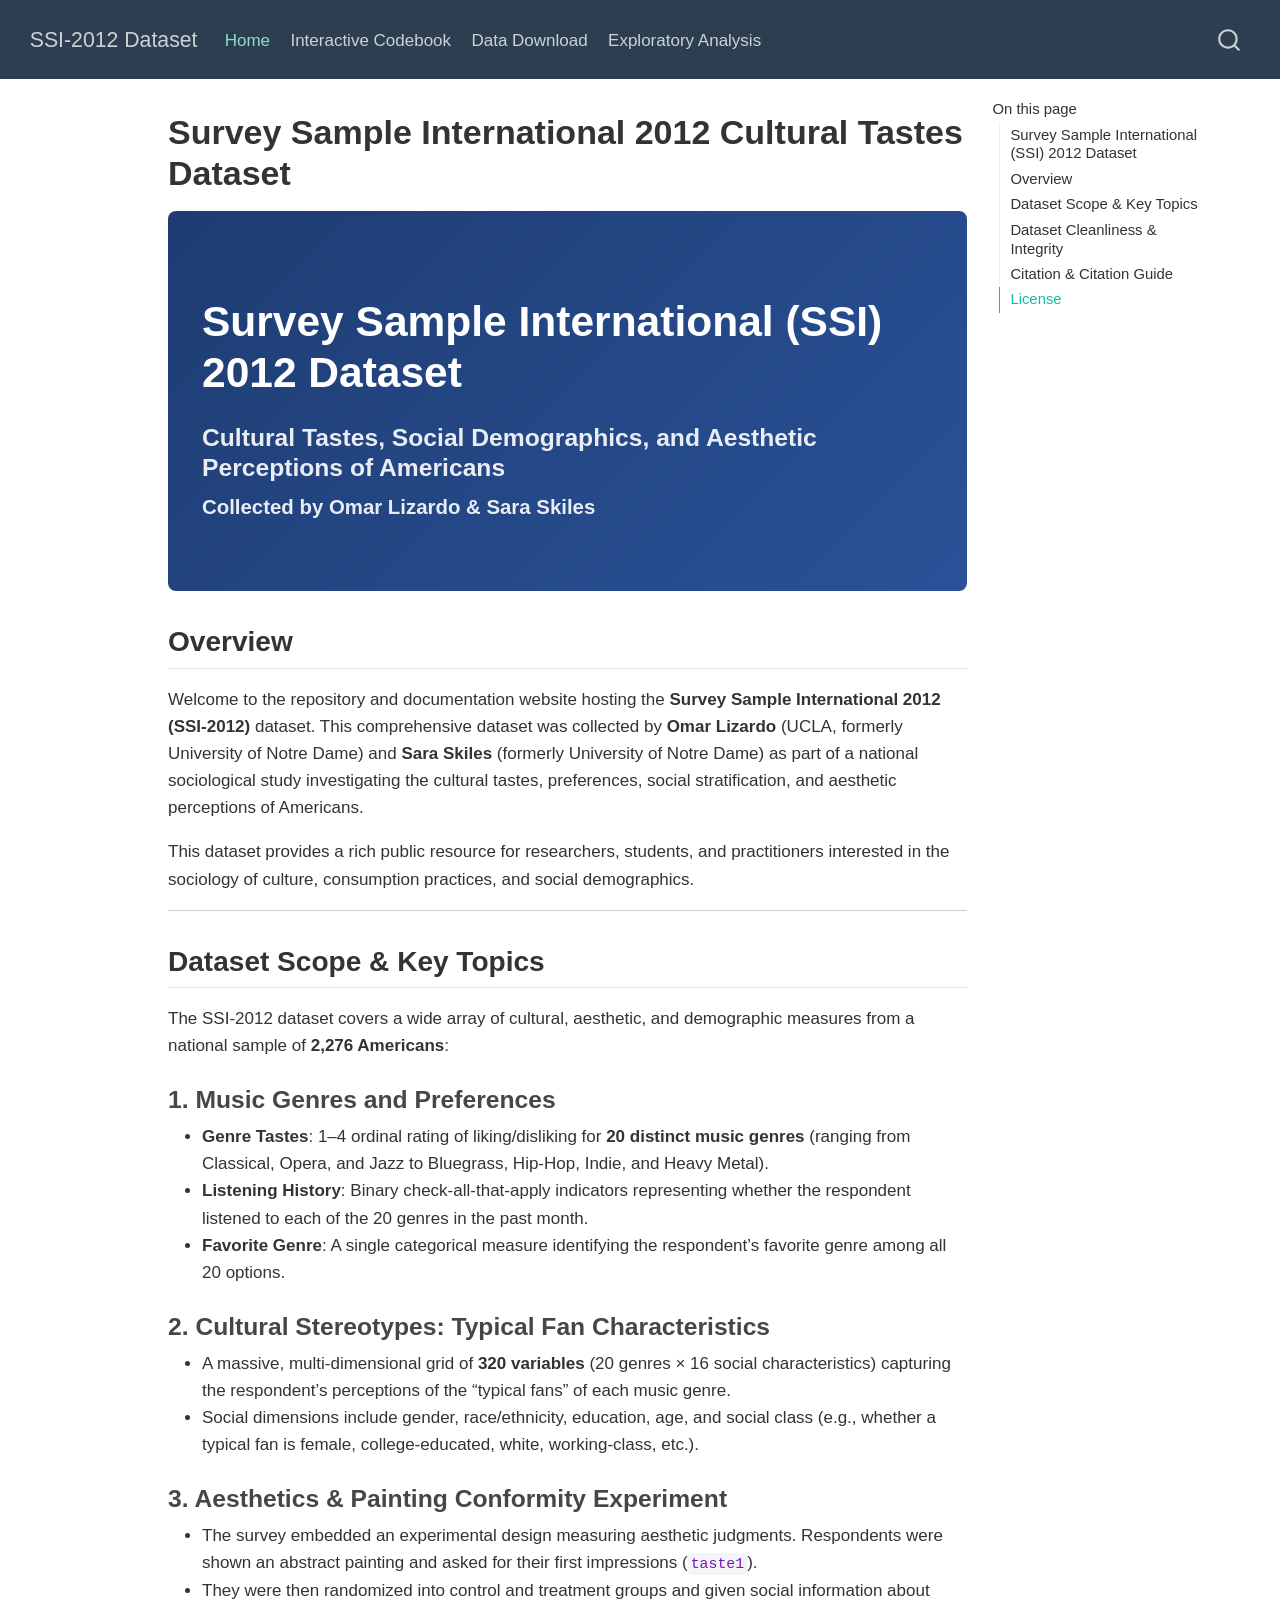
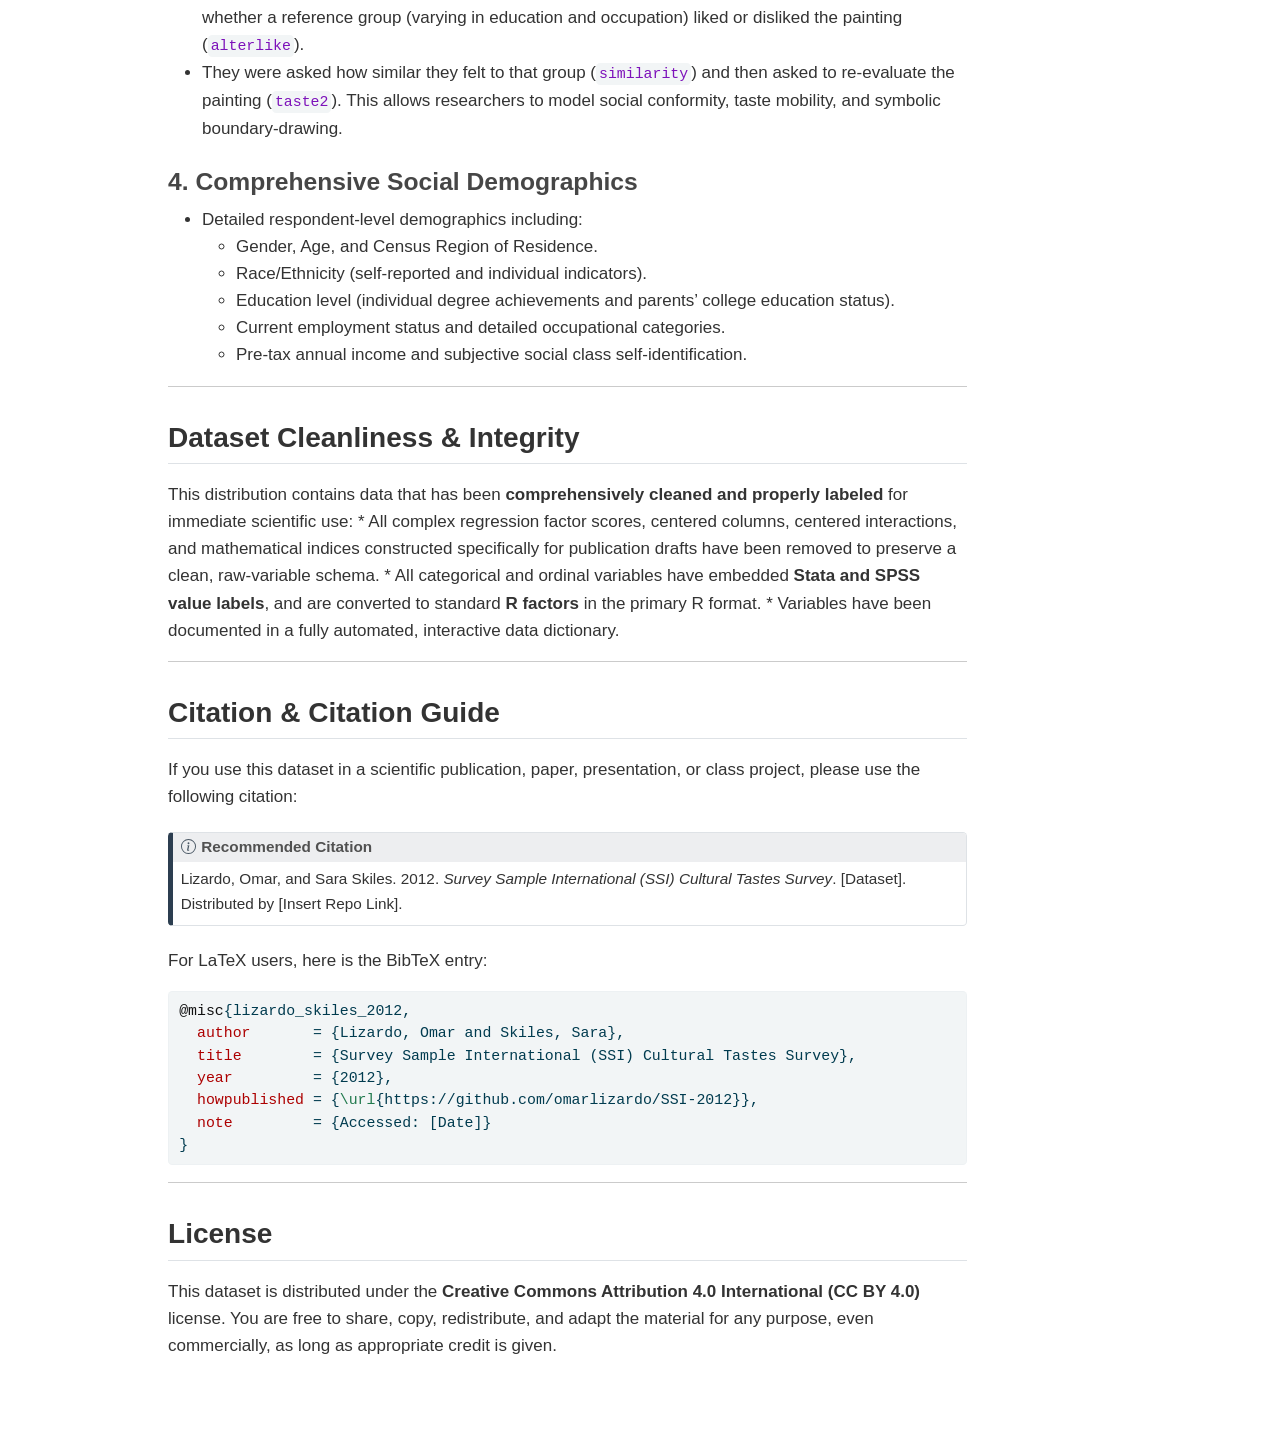
==== docs/index.html @ b6913a73 "Initial commit: SSI-2012 clean data, codebook, and Quarto website" ====
<!DOCTYPE html>
<html xmlns="http://www.w3.org/1999/xhtml" lang="en" xml:lang="en"><head>

<meta charset="utf-8">
<meta name="generator" content="quarto-1.9.38">

<meta name="viewport" content="width=device-width, initial-scale=1.0, user-scalable=yes">


<title>Survey Sample International 2012 Cultural Tastes Dataset – SSI-2012 Dataset</title>
<style>
/* Default styles provided by pandoc.
** See https://pandoc.org/MANUAL.html#variables-for-html for config info.
*/
code{white-space: pre-wrap;}
span.smallcaps{font-variant: small-caps;}
div.columns{display: flex; gap: min(4vw, 1.5em);}
div.column{flex: auto; overflow-x: auto;}
div.hanging-indent{margin-left: 1.5em; text-indent: -1.5em;}
ul.task-list{list-style: none;}
ul.task-list li input[type="checkbox"] {
  width: 0.8em;
  margin: 0 0.8em 0.2em -1em; /* quarto-specific, see https://github.com/quarto-dev/quarto-cli/issues/4556 */ 
  vertical-align: middle;
}
/* CSS for syntax highlighting */
html { -webkit-text-size-adjust: 100%; }
pre > code.sourceCode { white-space: pre; position: relative; }
pre > code.sourceCode > span { display: inline-block; line-height: 1.25; }
pre > code.sourceCode > span:empty { height: 1.2em; }
.sourceCode { overflow: visible; }
code.sourceCode > span { color: inherit; text-decoration: inherit; }
div.sourceCode { margin: 1em 0; }
pre.sourceCode { margin: 0; }
@media screen {
div.sourceCode { overflow: auto; }
}
@media print {
pre > code.sourceCode { white-space: pre-wrap; }
pre > code.sourceCode > span { text-indent: -5em; padding-left: 5em; }
}
pre.numberSource code
  { counter-reset: source-line 0; }
pre.numberSource code > span
  { position: relative; left: -4em; counter-increment: source-line; }
pre.numberSource code > span > a:first-child::before
  { content: counter(source-line);
    position: relative; left: -1em; text-align: right; vertical-align: baseline;
    border: none; display: inline-block;
    -webkit-touch-callout: none; -webkit-user-select: none;
    -khtml-user-select: none; -moz-user-select: none;
    -ms-user-select: none; user-select: none;
    padding: 0 4px; width: 4em;
  }
pre.numberSource { margin-left: 3em;  padding-left: 4px; }
div.sourceCode
  {   }
@media screen {
pre > code.sourceCode > span > a:first-child::before { text-decoration: underline; }
}
</style>


<script src="site_libs/quarto-nav/quarto-nav.js"></script>
<script src="site_libs/quarto-nav/headroom.min.js"></script>
<script src="site_libs/clipboard/clipboard.min.js"></script>
<script src="site_libs/quarto-search/autocomplete.umd.js"></script>
<script src="site_libs/quarto-search/fuse.min.js"></script>
<script src="site_libs/quarto-search/quarto-search.js"></script>
<meta name="quarto:offset" content="./">
<script src="site_libs/quarto-html/quarto.js" type="module"></script>
<script src="site_libs/quarto-html/tabsets/tabsets.js" type="module"></script>
<script src="site_libs/quarto-html/popper.min.js"></script>
<script src="site_libs/quarto-html/tippy.umd.min.js"></script>
<script src="site_libs/quarto-html/anchor.min.js"></script>
<link href="site_libs/quarto-html/tippy.css" rel="stylesheet">
<link href="site_libs/quarto-html/quarto-syntax-highlighting-15634bcf2e68342d4ad2dfa704d543f6.css" rel="stylesheet" id="quarto-text-highlighting-styles">
<script src="site_libs/bootstrap/bootstrap.min.js"></script>
<link href="site_libs/bootstrap/bootstrap-icons.css" rel="stylesheet">
<link href="site_libs/bootstrap/bootstrap-f9da83f35c8a9777c3928170ebd7038e.min.css" rel="stylesheet" append-hash="true" id="quarto-bootstrap" data-mode="light">
<script id="quarto-search-options" type="application/json">{
  "location": "navbar",
  "copy-button": false,
  "collapse-after": 3,
  "panel-placement": "end",
  "type": "overlay",
  "limit": 50,
  "keyboard-shortcut": [
    "f",
    "/",
    "s"
  ],
  "show-item-context": false,
  "language": {
    "search-no-results-text": "No results",
    "search-matching-documents-text": "matching documents",
    "search-copy-link-title": "Copy link to search",
    "search-hide-matches-text": "Hide additional matches",
    "search-more-match-text": "more match in this document",
    "search-more-matches-text": "more matches in this document",
    "search-clear-button-title": "Clear",
    "search-text-placeholder": "",
    "search-detached-cancel-button-title": "Cancel",
    "search-submit-button-title": "Submit",
    "search-label": "Search"
  }
}</script>


<link rel="stylesheet" href="styles.css">
</head>

<body class="nav-fixed quarto-light">

<div id="quarto-search-results"></div>
  <header id="quarto-header" class="headroom fixed-top">
    <nav class="navbar navbar-expand-lg " data-bs-theme="dark">
      <div class="navbar-container container-fluid">
      <div class="navbar-brand-container mx-auto">
    <a class="navbar-brand" href="./index.html">
    <span class="navbar-title">SSI-2012 Dataset</span>
    </a>
  </div>
            <div id="quarto-search" class="" title="Search"></div>
          <button class="navbar-toggler" type="button" data-bs-toggle="collapse" data-bs-target="#navbarCollapse" aria-controls="navbarCollapse" role="menu" aria-expanded="false" aria-label="Toggle navigation" onclick="if (window.quartoToggleHeadroom) { window.quartoToggleHeadroom(); }">
  <span class="navbar-toggler-icon"></span>
</button>
          <div class="collapse navbar-collapse" id="navbarCollapse">
            <ul class="navbar-nav navbar-nav-scroll me-auto">
  <li class="nav-item">
    <a class="nav-link active" href="./index.html" aria-current="page"> 
<span class="menu-text">Home</span></a>
  </li>  
  <li class="nav-item">
    <a class="nav-link" href="./codebook.html"> 
<span class="menu-text">Interactive Codebook</span></a>
  </li>  
  <li class="nav-item">
    <a class="nav-link" href="./download.html"> 
<span class="menu-text">Data Download</span></a>
  </li>  
  <li class="nav-item">
    <a class="nav-link" href="./explore.html"> 
<span class="menu-text">Exploratory Analysis</span></a>
  </li>  
</ul>
          </div> <!-- /navcollapse -->
            <div class="quarto-navbar-tools">
</div>
      </div> <!-- /container-fluid -->
    </nav>
</header>
<!-- content -->
<div id="quarto-content" class="quarto-container page-columns page-rows-contents page-layout-article page-navbar">
<!-- sidebar -->
<!-- margin-sidebar -->
    <div id="quarto-margin-sidebar" class="sidebar margin-sidebar">
        <nav id="TOC" role="doc-toc" class="toc-active">
    <h2 id="toc-title">On this page</h2>
   
  <ul>
  <li><a href="#survey-sample-international-ssi-2012-dataset" id="toc-survey-sample-international-ssi-2012-dataset" class="nav-link active" data-scroll-target="#survey-sample-international-ssi-2012-dataset">Survey Sample International (SSI) 2012 Dataset</a>
  <ul class="collapse">
  <li><a href="#cultural-tastes-social-demographics-and-aesthetic-perceptions-of-americans" id="toc-cultural-tastes-social-demographics-and-aesthetic-perceptions-of-americans" class="nav-link" data-scroll-target="#cultural-tastes-social-demographics-and-aesthetic-perceptions-of-americans">Cultural Tastes, Social Demographics, and Aesthetic Perceptions of Americans</a></li>
  </ul></li>
  <li><a href="#overview" id="toc-overview" class="nav-link" data-scroll-target="#overview">Overview</a></li>
  <li><a href="#dataset-scope-key-topics" id="toc-dataset-scope-key-topics" class="nav-link" data-scroll-target="#dataset-scope-key-topics">Dataset Scope &amp; Key Topics</a>
  <ul class="collapse">
  <li><a href="#music-genres-and-preferences" id="toc-music-genres-and-preferences" class="nav-link" data-scroll-target="#music-genres-and-preferences">1. Music Genres and Preferences</a></li>
  <li><a href="#cultural-stereotypes-typical-fan-characteristics" id="toc-cultural-stereotypes-typical-fan-characteristics" class="nav-link" data-scroll-target="#cultural-stereotypes-typical-fan-characteristics">2. Cultural Stereotypes: Typical Fan Characteristics</a></li>
  <li><a href="#aesthetics-painting-conformity-experiment" id="toc-aesthetics-painting-conformity-experiment" class="nav-link" data-scroll-target="#aesthetics-painting-conformity-experiment">3. Aesthetics &amp; Painting Conformity Experiment</a></li>
  <li><a href="#comprehensive-social-demographics" id="toc-comprehensive-social-demographics" class="nav-link" data-scroll-target="#comprehensive-social-demographics">4. Comprehensive Social Demographics</a></li>
  </ul></li>
  <li><a href="#dataset-cleanliness-integrity" id="toc-dataset-cleanliness-integrity" class="nav-link" data-scroll-target="#dataset-cleanliness-integrity">Dataset Cleanliness &amp; Integrity</a></li>
  <li><a href="#citation-citation-guide" id="toc-citation-citation-guide" class="nav-link" data-scroll-target="#citation-citation-guide">Citation &amp; Citation Guide</a></li>
  <li><a href="#license" id="toc-license" class="nav-link" data-scroll-target="#license">License</a></li>
  </ul>
</nav>
    </div>
<!-- main -->
<main class="content" id="quarto-document-content">

<header id="title-block-header" class="quarto-title-block default">
<div class="quarto-title">
<h1 class="title">Survey Sample International 2012 Cultural Tastes Dataset</h1>
</div>



<div class="quarto-title-meta">

    
  
    
  </div>
  


</header>


<section id="survey-sample-international-ssi-2012-dataset" class="level1 hero-banner">
<h1>Survey Sample International (SSI) 2012 Dataset</h1>
<section id="cultural-tastes-social-demographics-and-aesthetic-perceptions-of-americans" class="level3">
<h3 class="anchored" data-anchor-id="cultural-tastes-social-demographics-and-aesthetic-perceptions-of-americans">Cultural Tastes, Social Demographics, and Aesthetic Perceptions of Americans</h3>
<p><strong>Collected by Omar Lizardo &amp; Sara Skiles</strong></p>
</section>
</section>
<section id="overview" class="level2">
<h2 class="anchored" data-anchor-id="overview">Overview</h2>
<p>Welcome to the repository and documentation website hosting the <strong>Survey Sample International 2012 (SSI-2012)</strong> dataset. This comprehensive dataset was collected by <strong>Omar Lizardo</strong> (UCLA, formerly University of Notre Dame) and <strong>Sara Skiles</strong> (formerly University of Notre Dame) as part of a national sociological study investigating the cultural tastes, preferences, social stratification, and aesthetic perceptions of Americans.</p>
<p>This dataset provides a rich public resource for researchers, students, and practitioners interested in the sociology of culture, consumption practices, and social demographics.</p>
<hr>
</section>
<section id="dataset-scope-key-topics" class="level2">
<h2 class="anchored" data-anchor-id="dataset-scope-key-topics">Dataset Scope &amp; Key Topics</h2>
<p>The SSI-2012 dataset covers a wide array of cultural, aesthetic, and demographic measures from a national sample of <strong>2,276 Americans</strong>:</p>
<section id="music-genres-and-preferences" class="level3">
<h3 class="anchored" data-anchor-id="music-genres-and-preferences">1. Music Genres and Preferences</h3>
<ul>
<li><strong>Genre Tastes</strong>: 1–4 ordinal rating of liking/disliking for <strong>20 distinct music genres</strong> (ranging from Classical, Opera, and Jazz to Bluegrass, Hip-Hop, Indie, and Heavy Metal).</li>
<li><strong>Listening History</strong>: Binary check-all-that-apply indicators representing whether the respondent listened to each of the 20 genres in the past month.</li>
<li><strong>Favorite Genre</strong>: A single categorical measure identifying the respondent’s favorite genre among all 20 options.</li>
</ul>
</section>
<section id="cultural-stereotypes-typical-fan-characteristics" class="level3">
<h3 class="anchored" data-anchor-id="cultural-stereotypes-typical-fan-characteristics">2. Cultural Stereotypes: Typical Fan Characteristics</h3>
<ul>
<li>A massive, multi-dimensional grid of <strong>320 variables</strong> (20 genres × 16 social characteristics) capturing the respondent’s perceptions of the “typical fans” of each music genre.</li>
<li>Social dimensions include gender, race/ethnicity, education, age, and social class (e.g., whether a typical fan is female, college-educated, white, working-class, etc.).</li>
</ul>
</section>
<section id="aesthetics-painting-conformity-experiment" class="level3">
<h3 class="anchored" data-anchor-id="aesthetics-painting-conformity-experiment">3. Aesthetics &amp; Painting Conformity Experiment</h3>
<ul>
<li>The survey embedded an experimental design measuring aesthetic judgments. Respondents were shown an abstract painting and asked for their first impressions (<code>taste1</code>).</li>
<li>They were then randomized into control and treatment groups and given social information about whether a reference group (varying in education and occupation) liked or disliked the painting (<code>alterlike</code>).</li>
<li>They were asked how similar they felt to that group (<code>similarity</code>) and then asked to re-evaluate the painting (<code>taste2</code>). This allows researchers to model social conformity, taste mobility, and symbolic boundary-drawing.</li>
</ul>
</section>
<section id="comprehensive-social-demographics" class="level3">
<h3 class="anchored" data-anchor-id="comprehensive-social-demographics">4. Comprehensive Social Demographics</h3>
<ul>
<li>Detailed respondent-level demographics including:
<ul>
<li>Gender, Age, and Census Region of Residence.</li>
<li>Race/Ethnicity (self-reported and individual indicators).</li>
<li>Education level (individual degree achievements and parents’ college education status).</li>
<li>Current employment status and detailed occupational categories.</li>
<li>Pre-tax annual income and subjective social class self-identification.</li>
</ul></li>
</ul>
<hr>
</section>
</section>
<section id="dataset-cleanliness-integrity" class="level2">
<h2 class="anchored" data-anchor-id="dataset-cleanliness-integrity">Dataset Cleanliness &amp; Integrity</h2>
<p>This distribution contains data that has been <strong>comprehensively cleaned and properly labeled</strong> for immediate scientific use: * All complex regression factor scores, centered columns, centered interactions, and mathematical indices constructed specifically for publication drafts have been removed to preserve a clean, raw-variable schema. * All categorical and ordinal variables have embedded <strong>Stata and SPSS value labels</strong>, and are converted to standard <strong>R factors</strong> in the primary R format. * Variables have been documented in a fully automated, interactive data dictionary.</p>
<hr>
</section>
<section id="citation-citation-guide" class="level2">
<h2 class="anchored" data-anchor-id="citation-citation-guide">Citation &amp; Citation Guide</h2>
<p>If you use this dataset in a scientific publication, paper, presentation, or class project, please use the following citation:</p>
<div class="callout callout-style-default callout-note callout-titled">
<div class="callout-header d-flex align-content-center">
<div class="callout-icon-container">
<i class="callout-icon"></i>
</div>
<div class="callout-title-container flex-fill">
<span class="screen-reader-only">Note</span>Recommended Citation
</div>
</div>
<div class="callout-body-container callout-body">
<p>Lizardo, Omar, and Sara Skiles. 2012. <em>Survey Sample International (SSI) Cultural Tastes Survey</em>. [Dataset]. Distributed by [Insert Repo Link].</p>
</div>
</div>
<p>For LaTeX users, here is the BibTeX entry:</p>
<div class="code-copy-outer-scaffold"><div class="sourceCode" id="cb1"><pre class="sourceCode bibtex code-with-copy"><code class="sourceCode bibtex"><span id="cb1-1"><a href="#cb1-1" aria-hidden="true" tabindex="-1"></a><span class="va">@misc</span>{<span class="ot">lizardo_skiles_2012</span>,</span>
<span id="cb1-2"><a href="#cb1-2" aria-hidden="true" tabindex="-1"></a>  <span class="dt">author</span>       = {Lizardo, Omar and Skiles, Sara},</span>
<span id="cb1-3"><a href="#cb1-3" aria-hidden="true" tabindex="-1"></a>  <span class="dt">title</span>        = {Survey Sample International (SSI) Cultural Tastes Survey},</span>
<span id="cb1-4"><a href="#cb1-4" aria-hidden="true" tabindex="-1"></a>  <span class="dt">year</span>         = {2012},</span>
<span id="cb1-5"><a href="#cb1-5" aria-hidden="true" tabindex="-1"></a>  <span class="dt">howpublished</span> = {<span class="ch">\url</span>{https://github.com/omarlizardo/SSI-2012}},</span>
<span id="cb1-6"><a href="#cb1-6" aria-hidden="true" tabindex="-1"></a>  <span class="dt">note</span>         = {Accessed: [Date]}</span>
<span id="cb1-7"><a href="#cb1-7" aria-hidden="true" tabindex="-1"></a>}</span></code></pre></div><button title="Copy to Clipboard" class="code-copy-button"><i class="bi"></i></button></div>
<hr>
</section>
<section id="license" class="level2">
<h2 class="anchored" data-anchor-id="license">License</h2>
<p>This dataset is distributed under the <strong>Creative Commons Attribution 4.0 International (CC BY 4.0)</strong> license. You are free to share, copy, redistribute, and adapt the material for any purpose, even commercially, as long as appropriate credit is given.</p>


</section>

</main> <!-- /main -->
<script id="quarto-html-after-body" type="application/javascript">
  window.document.addEventListener("DOMContentLoaded", function (event) {
    const icon = "";
    const anchorJS = new window.AnchorJS();
    anchorJS.options = {
      placement: 'right',
      icon: icon
    };
    anchorJS.add('.anchored');
    const isCodeAnnotation = (el) => {
      for (const clz of el.classList) {
        if (clz.startsWith('code-annotation-')) {                     
          return true;
        }
      }
      return false;
    }
    const onCopySuccess = function(e) {
      // button target
      const button = e.trigger;
      // don't keep focus
      button.blur();
      // flash "checked"
      button.classList.add('code-copy-button-checked');
      var currentTitle = button.getAttribute("title");
      button.setAttribute("title", "Copied!");
      let tooltip;
      if (window.bootstrap) {
        button.setAttribute("data-bs-toggle", "tooltip");
        button.setAttribute("data-bs-placement", "left");
        button.setAttribute("data-bs-title", "Copied!");
        tooltip = new bootstrap.Tooltip(button, 
          { trigger: "manual", 
            customClass: "code-copy-button-tooltip",
            offset: [0, -8]});
        tooltip.show();    
      }
      setTimeout(function() {
        if (tooltip) {
          tooltip.hide();
          button.removeAttribute("data-bs-title");
          button.removeAttribute("data-bs-toggle");
          button.removeAttribute("data-bs-placement");
        }
        button.setAttribute("title", currentTitle);
        button.classList.remove('code-copy-button-checked');
      }, 1000);
      // clear code selection
      e.clearSelection();
    }
    const getTextToCopy = function(trigger) {
      const outerScaffold = trigger.parentElement.cloneNode(true);
      const codeEl = outerScaffold.querySelector('code');
      for (const childEl of codeEl.children) {
        if (isCodeAnnotation(childEl)) {
          childEl.remove();
        }
      }
      return codeEl.innerText;
    }
    const clipboard = new window.ClipboardJS('.code-copy-button:not([data-in-quarto-modal])', {
      text: getTextToCopy
    });
    clipboard.on('success', onCopySuccess);
    if (window.document.getElementById('quarto-embedded-source-code-modal')) {
      const clipboardModal = new window.ClipboardJS('.code-copy-button[data-in-quarto-modal]', {
        text: getTextToCopy,
        container: window.document.getElementById('quarto-embedded-source-code-modal')
      });
      clipboardModal.on('success', onCopySuccess);
    }
      var localhostRegex = new RegExp(/^(?:http|https):\/\/localhost\:?[0-9]*\//);
      var mailtoRegex = new RegExp(/^mailto:/);
        var filterRegex = new RegExp('/' + window.location.host + '/');
      var isInternal = (href) => {
          return filterRegex.test(href) || localhostRegex.test(href) || mailtoRegex.test(href);
      }
      // Inspect non-navigation links and adorn them if external
     var links = window.document.querySelectorAll('a[href]:not(.nav-link):not(.navbar-brand):not(.toc-action):not(.sidebar-link):not(.sidebar-item-toggle):not(.pagination-link):not(.no-external):not([aria-hidden]):not(.dropdown-item):not(.quarto-navigation-tool):not(.about-link)');
      for (var i=0; i<links.length; i++) {
        const link = links[i];
        if (!isInternal(link.href)) {
          // undo the damage that might have been done by quarto-nav.js in the case of
          // links that we want to consider external
          if (link.dataset.originalHref !== undefined) {
            link.href = link.dataset.originalHref;
          }
            // target, if specified
            link.setAttribute("target", "_blank");
            if (link.getAttribute("rel") === null) {
              link.setAttribute("rel", "noopener");
            }
        }
      }
    function tippyHover(el, contentFn, onTriggerFn, onUntriggerFn) {
      const config = {
        allowHTML: true,
        maxWidth: 500,
        delay: 100,
        arrow: false,
        appendTo: function(el) {
            return el.parentElement;
        },
        interactive: true,
        interactiveBorder: 10,
        theme: 'quarto',
        placement: 'bottom-start',
      };
      if (contentFn) {
        config.content = contentFn;
      }
      if (onTriggerFn) {
        config.onTrigger = onTriggerFn;
      }
      if (onUntriggerFn) {
        config.onUntrigger = onUntriggerFn;
      }
      window.tippy(el, config); 
    }
    const noterefs = window.document.querySelectorAll('a[role="doc-noteref"]');
    for (var i=0; i<noterefs.length; i++) {
      const ref = noterefs[i];
      tippyHover(ref, function() {
        // use id or data attribute instead here
        let href = ref.getAttribute('data-footnote-href') || ref.getAttribute('href');
        try { href = new URL(href).hash; } catch {}
        const id = href.replace(/^#\/?/, "");
        const note = window.document.getElementById(id);
        if (note) {
          return note.innerHTML;
        } else {
          return "";
        }
      });
    }
    const xrefs = window.document.querySelectorAll('a.quarto-xref');
    const processXRef = (id, note) => {
      // Strip column container classes
      const stripColumnClz = (el) => {
        el.classList.remove("page-full", "page-columns");
        if (el.children) {
          for (const child of el.children) {
            stripColumnClz(child);
          }
        }
      }
      stripColumnClz(note)
      if (id === null || id.startsWith('sec-')) {
        // Special case sections, only their first couple elements
        const container = document.createElement("div");
        if (note.children && note.children.length > 2) {
          container.appendChild(note.children[0].cloneNode(true));
          for (let i = 1; i < note.children.length; i++) {
            const child = note.children[i];
            if (child.tagName === "P" && child.innerText === "") {
              continue;
            } else {
              container.appendChild(child.cloneNode(true));
              break;
            }
          }
          if (window.Quarto?.typesetMath) {
            window.Quarto.typesetMath(container);
          }
          return container.innerHTML
        } else {
          if (window.Quarto?.typesetMath) {
            window.Quarto.typesetMath(note);
          }
          return note.innerHTML;
        }
      } else {
        // Remove any anchor links if they are present
        const anchorLink = note.querySelector('a.anchorjs-link');
        if (anchorLink) {
          anchorLink.remove();
        }
        if (window.Quarto?.typesetMath) {
          window.Quarto.typesetMath(note);
        }
        if (note.classList.contains("callout")) {
          return note.outerHTML;
        } else {
          return note.innerHTML;
        }
      }
    }
    for (var i=0; i<xrefs.length; i++) {
      const xref = xrefs[i];
      tippyHover(xref, undefined, function(instance) {
        instance.disable();
        let url = xref.getAttribute('href');
        let hash = undefined; 
        if (url.startsWith('#')) {
          hash = url;
        } else {
          try { hash = new URL(url).hash; } catch {}
        }
        if (hash) {
          const id = hash.replace(/^#\/?/, "");
          const note = window.document.getElementById(id);
          if (note !== null) {
            try {
              const html = processXRef(id, note.cloneNode(true));
              instance.setContent(html);
            } finally {
              instance.enable();
              instance.show();
            }
          } else {
            // See if we can fetch this
            fetch(url.split('#')[0])
            .then(res => res.text())
            .then(html => {
              const parser = new DOMParser();
              const htmlDoc = parser.parseFromString(html, "text/html");
              const note = htmlDoc.getElementById(id);
              if (note !== null) {
                const html = processXRef(id, note);
                instance.setContent(html);
              } 
            }).finally(() => {
              instance.enable();
              instance.show();
            });
          }
        } else {
          // See if we can fetch a full url (with no hash to target)
          // This is a special case and we should probably do some content thinning / targeting
          fetch(url)
          .then(res => res.text())
          .then(html => {
            const parser = new DOMParser();
            const htmlDoc = parser.parseFromString(html, "text/html");
            const note = htmlDoc.querySelector('main.content');
            if (note !== null) {
              // This should only happen for chapter cross references
              // (since there is no id in the URL)
              // remove the first header
              if (note.children.length > 0 && note.children[0].tagName === "HEADER") {
                note.children[0].remove();
              }
              const html = processXRef(null, note);
              instance.setContent(html);
            } 
          }).finally(() => {
            instance.enable();
            instance.show();
          });
        }
      }, function(instance) {
      });
    }
        let selectedAnnoteEl;
        const selectorForAnnotation = ( cell, annotation) => {
          let cellAttr = 'data-code-cell="' + cell + '"';
          let lineAttr = 'data-code-annotation="' +  annotation + '"';
          const selector = 'span[' + cellAttr + '][' + lineAttr + ']';
          return selector;
        }
        const selectCodeLines = (annoteEl) => {
          const doc = window.document;
          const targetCell = annoteEl.getAttribute("data-target-cell");
          const targetAnnotation = annoteEl.getAttribute("data-target-annotation");
          const annoteSpan = window.document.querySelector(selectorForAnnotation(targetCell, targetAnnotation));
          const lines = annoteSpan.getAttribute("data-code-lines").split(",");
          const lineIds = lines.map((line) => {
            return targetCell + "-" + line;
          })
          let top = null;
          let height = null;
          let parent = null;
          if (lineIds.length > 0) {
              //compute the position of the single el (top and bottom and make a div)
              const el = window.document.getElementById(lineIds[0]);
              top = el.offsetTop;
              height = el.offsetHeight;
              parent = el.parentElement.parentElement;
            if (lineIds.length > 1) {
              const lastEl = window.document.getElementById(lineIds[lineIds.length - 1]);
              const bottom = lastEl.offsetTop + lastEl.offsetHeight;
              height = bottom - top;
            }
            if (top !== null && height !== null && parent !== null) {
              // cook up a div (if necessary) and position it 
              let div = window.document.getElementById("code-annotation-line-highlight");
              if (div === null) {
                div = window.document.createElement("div");
                div.setAttribute("id", "code-annotation-line-highlight");
                div.style.position = 'absolute';
                parent.appendChild(div);
              }
              div.style.top = top - 2 + "px";
              div.style.height = height + 4 + "px";
              div.style.left = 0;
              let gutterDiv = window.document.getElementById("code-annotation-line-highlight-gutter");
              if (gutterDiv === null) {
                gutterDiv = window.document.createElement("div");
                gutterDiv.setAttribute("id", "code-annotation-line-highlight-gutter");
                gutterDiv.style.position = 'absolute';
                const codeCell = window.document.getElementById(targetCell);
                const gutter = codeCell.querySelector('.code-annotation-gutter');
                gutter.appendChild(gutterDiv);
              }
              gutterDiv.style.top = top - 2 + "px";
              gutterDiv.style.height = height + 4 + "px";
            }
            selectedAnnoteEl = annoteEl;
          }
        };
        const unselectCodeLines = () => {
          const elementsIds = ["code-annotation-line-highlight", "code-annotation-line-highlight-gutter"];
          elementsIds.forEach((elId) => {
            const div = window.document.getElementById(elId);
            if (div) {
              div.remove();
            }
          });
          selectedAnnoteEl = undefined;
        };
          // Handle positioning of the toggle
      window.addEventListener(
        "resize",
        throttle(() => {
          elRect = undefined;
          if (selectedAnnoteEl) {
            selectCodeLines(selectedAnnoteEl);
          }
        }, 10)
      );
      function throttle(fn, ms) {
      let throttle = false;
      let timer;
        return (...args) => {
          if(!throttle) { // first call gets through
              fn.apply(this, args);
              throttle = true;
          } else { // all the others get throttled
              if(timer) clearTimeout(timer); // cancel #2
              timer = setTimeout(() => {
                fn.apply(this, args);
                timer = throttle = false;
              }, ms);
          }
        };
      }
        // Attach click handler to the DT
        const annoteDls = window.document.querySelectorAll('dt[data-target-cell]');
        for (const annoteDlNode of annoteDls) {
          annoteDlNode.addEventListener('click', (event) => {
            const clickedEl = event.target;
            if (clickedEl !== selectedAnnoteEl) {
              unselectCodeLines();
              const activeEl = window.document.querySelector('dt[data-target-cell].code-annotation-active');
              if (activeEl) {
                activeEl.classList.remove('code-annotation-active');
              }
              selectCodeLines(clickedEl);
              clickedEl.classList.add('code-annotation-active');
            } else {
              // Unselect the line
              unselectCodeLines();
              clickedEl.classList.remove('code-annotation-active');
            }
          });
        }
    const findCites = (el) => {
      const parentEl = el.parentElement;
      if (parentEl) {
        const cites = parentEl.dataset.cites;
        if (cites) {
          return {
            el,
            cites: cites.split(' ')
          };
        } else {
          return findCites(el.parentElement)
        }
      } else {
        return undefined;
      }
    };
    var bibliorefs = window.document.querySelectorAll('a[role="doc-biblioref"]');
    for (var i=0; i<bibliorefs.length; i++) {
      const ref = bibliorefs[i];
      const citeInfo = findCites(ref);
      if (citeInfo) {
        tippyHover(citeInfo.el, function() {
          var popup = window.document.createElement('div');
          citeInfo.cites.forEach(function(cite) {
            var citeDiv = window.document.createElement('div');
            citeDiv.classList.add('hanging-indent');
            citeDiv.classList.add('csl-entry');
            var biblioDiv = window.document.getElementById('ref-' + cite);
            if (biblioDiv) {
              citeDiv.innerHTML = biblioDiv.innerHTML;
            }
            popup.appendChild(citeDiv);
          });
          return popup.innerHTML;
        });
      }
    }
  });
  </script>
</div> <!-- /content -->




</body></html>
---- docs/site_libs/quarto-html/tippy.css ----
.tippy-box[data-animation=fade][data-state=hidden]{opacity:0}[data-tippy-root]{max-width:calc(100vw - 10px)}.tippy-box{position:relative;background-color:#333;color:#fff;border-radius:4px;font-size:14px;line-height:1.4;white-space:normal;outline:0;transition-property:transform,visibility,opacity}.tippy-box[data-placement^=top]>.tippy-arrow{bottom:0}.tippy-box[data-placement^=top]>.tippy-arrow:before{bottom:-7px;left:0;border-width:8px 8px 0;border-top-color:initial;transform-origin:center top}.tippy-box[data-placement^=bottom]>.tippy-arrow{top:0}.tippy-box[data-placement^=bottom]>.tippy-arrow:before{top:-7px;left:0;border-width:0 8px 8px;border-bottom-color:initial;transform-origin:center bottom}.tippy-box[data-placement^=left]>.tippy-arrow{right:0}.tippy-box[data-placement^=left]>.tippy-arrow:before{border-width:8px 0 8px 8px;border-left-color:initial;right:-7px;transform-origin:center left}.tippy-box[data-placement^=right]>.tippy-arrow{left:0}.tippy-box[data-placement^=right]>.tippy-arrow:before{left:-7px;border-width:8px 8px 8px 0;border-right-color:initial;transform-origin:center right}.tippy-box[data-inertia][data-state=visible]{transition-timing-function:cubic-bezier(.54,1.5,.38,1.11)}.tippy-arrow{width:16px;height:16px;color:#333}.tippy-arrow:before{content:"";position:absolute;border-color:transparent;border-style:solid}.tippy-content{position:relative;padding:5px 9px;z-index:1}
---- docs/site_libs/quarto-html/quarto-syntax-highlighting-15634bcf2e68342d4ad2dfa704d543f6.css ----
/* quarto syntax highlight colors */
:root {
  --quarto-hl-ot-color: #003B4F;
  --quarto-hl-at-color: #657422;
  --quarto-hl-ss-color: #20794D;
  --quarto-hl-an-color: #5E5E5E;
  --quarto-hl-fu-color: #4758AB;
  --quarto-hl-st-color: #20794D;
  --quarto-hl-cf-color: #003B4F;
  --quarto-hl-op-color: #5E5E5E;
  --quarto-hl-er-color: #AD0000;
  --quarto-hl-bn-color: #AD0000;
  --quarto-hl-al-color: #AD0000;
  --quarto-hl-va-color: #111111;
  --quarto-hl-bu-color: inherit;
  --quarto-hl-ex-color: inherit;
  --quarto-hl-pp-color: #AD0000;
  --quarto-hl-in-color: #5E5E5E;
  --quarto-hl-vs-color: #20794D;
  --quarto-hl-wa-color: #5E5E5E;
  --quarto-hl-do-color: #5E5E5E;
  --quarto-hl-im-color: #00769E;
  --quarto-hl-ch-color: #20794D;
  --quarto-hl-dt-color: #AD0000;
  --quarto-hl-fl-color: #AD0000;
  --quarto-hl-co-color: #5E5E5E;
  --quarto-hl-cv-color: #5E5E5E;
  --quarto-hl-cn-color: #8f5902;
  --quarto-hl-sc-color: #5E5E5E;
  --quarto-hl-dv-color: #AD0000;
  --quarto-hl-kw-color: #003B4F;
}

/* other quarto variables */
:root {
  --quarto-font-monospace: SFMono-Regular, Menlo, Monaco, Consolas, "Liberation Mono", "Courier New", monospace;
}

/* syntax highlight based on Pandoc's rules */
pre > code.sourceCode > span {
  color: #003B4F;
}

code.sourceCode > span {
  color: #003B4F;
}

div.sourceCode,
div.sourceCode pre.sourceCode {
  color: #003B4F;
}

/* Normal */
code span {
  color: #003B4F;
}

/* Alert */
code span.al {
  color: #AD0000;
  font-style: inherit;
}

/* Annotation */
code span.an {
  color: #5E5E5E;
  font-style: inherit;
}

/* Attribute */
code span.at {
  color: #657422;
  font-style: inherit;
}

/* BaseN */
code span.bn {
  color: #AD0000;
  font-style: inherit;
}

/* BuiltIn */
code span.bu {
  font-style: inherit;
}

/* ControlFlow */
code span.cf {
  color: #003B4F;
  font-weight: bold;
  font-style: inherit;
}

/* Char */
code span.ch {
  color: #20794D;
  font-style: inherit;
}

/* Constant */
code span.cn {
  color: #8f5902;
  font-style: inherit;
}

/* Comment */
code span.co {
  color: #5E5E5E;
  font-style: inherit;
}

/* CommentVar */
code span.cv {
  color: #5E5E5E;
  font-style: italic;
}

/* Documentation */
code span.do {
  color: #5E5E5E;
  font-style: italic;
}

/* DataType */
code span.dt {
  color: #AD0000;
  font-style: inherit;
}

/* DecVal */
code span.dv {
  color: #AD0000;
  font-style: inherit;
}

/* Error */
code span.er {
  color: #AD0000;
  font-style: inherit;
}

/* Extension */
code span.ex {
  font-style: inherit;
}

/* Float */
code span.fl {
  color: #AD0000;
  font-style: inherit;
}

/* Function */
code span.fu {
  color: #4758AB;
  font-style: inherit;
}

/* Import */
code span.im {
  color: #00769E;
  font-style: inherit;
}

/* Information */
code span.in {
  color: #5E5E5E;
  font-style: inherit;
}

/* Keyword */
code span.kw {
  color: #003B4F;
  font-weight: bold;
  font-style: inherit;
}

/* Operator */
code span.op {
  color: #5E5E5E;
  font-style: inherit;
}

/* Other */
code span.ot {
  color: #003B4F;
  font-style: inherit;
}

/* Preprocessor */
code span.pp {
  color: #AD0000;
  font-style: inherit;
}

/* SpecialChar */
code span.sc {
  color: #5E5E5E;
  font-style: inherit;
}

/* SpecialString */
code span.ss {
  color: #20794D;
  font-style: inherit;
}

/* String */
code span.st {
  color: #20794D;
  font-style: inherit;
}

/* Variable */
code span.va {
  color: #111111;
  font-style: inherit;
}

/* VerbatimString */
code span.vs {
  color: #20794D;
  font-style: inherit;
}

/* Warning */
code span.wa {
  color: #5E5E5E;
  font-style: italic;
}

.prevent-inlining {
  content: "</";
}

/*# sourceMappingURL=f23921c56f73e400b49028c9186a1aa0.css.map */
---- docs/styles.css ----
/* website/styles.css */

/* Custom fonts and layout enhancements */
body {
  font-family: 'Segoe UI', Tahoma, Geneva, Verdana, sans-serif;
  line-height: 1.6;
  color: #333333;
}

/* Jumbotron/Header Style on Homepage */
.hero-banner {
  background: linear-gradient(135deg, #1e3c72 0%, #2a5298 100%);
  color: white;
  padding: 3rem 2rem;
  border-radius: 8px;
  margin-bottom: 2rem;
}

.hero-banner h1 {
  font-weight: 700;
  font-size: 2.5rem;
  margin-bottom: 1rem;
}

.hero-banner p {
  font-size: 1.2rem;
  opacity: 0.9;
  max-width: 800px;
}

/* Download buttons styling */
.download-btn {
  display: inline-block;
  font-weight: 600;
  text-align: center;
  white-space: nowrap;
  vertical-align: middle;
  user-select: none;
  border: 1px solid transparent;
  padding: 0.5rem 1rem;
  font-size: 1rem;
  line-height: 1.5;
  border-radius: 0.25rem;
  transition: color 0.15s ease-in-out, background-color 0.15s ease-in-out, border-color 0.15s ease-in-out, box-shadow 0.15s ease-in-out;
  text-decoration: none !important;
  margin-right: 10px;
  margin-bottom: 10px;
}

.download-rds {
  background-color: #224090;
  color: white !important;
}
.download-rds:hover {
  background-color: #172b62;
}

.download-csv {
  background-color: #107c41;
  color: white !important;
}
.download-csv:hover {
  background-color: #0b592e;
}

.download-dta {
  background-color: #306ca4;
  color: white !important;
}
.download-dta:hover {
  background-color: #214b72;
}

.download-sav {
  background-color: #aa1e24;
  color: white !important;
}
.download-sav:hover {
  background-color: #791519;
}

/* Metadata / Info Table style */
.metadata-table {
  width: 100%;
  border-collapse: collapse;
  margin-bottom: 1.5rem;
}

.metadata-table th {
  background-color: #f8f9fa;
  border-bottom: 2px solid #dee2e6;
  font-weight: 600;
  padding: 0.75rem;
  text-align: left;
}

.metadata-table td {
  padding: 0.75rem;
  border-bottom: 1px solid #dee2e6;
}

/* Sidebar styling */
.sidebar {
  font-size: 0.9rem;
}
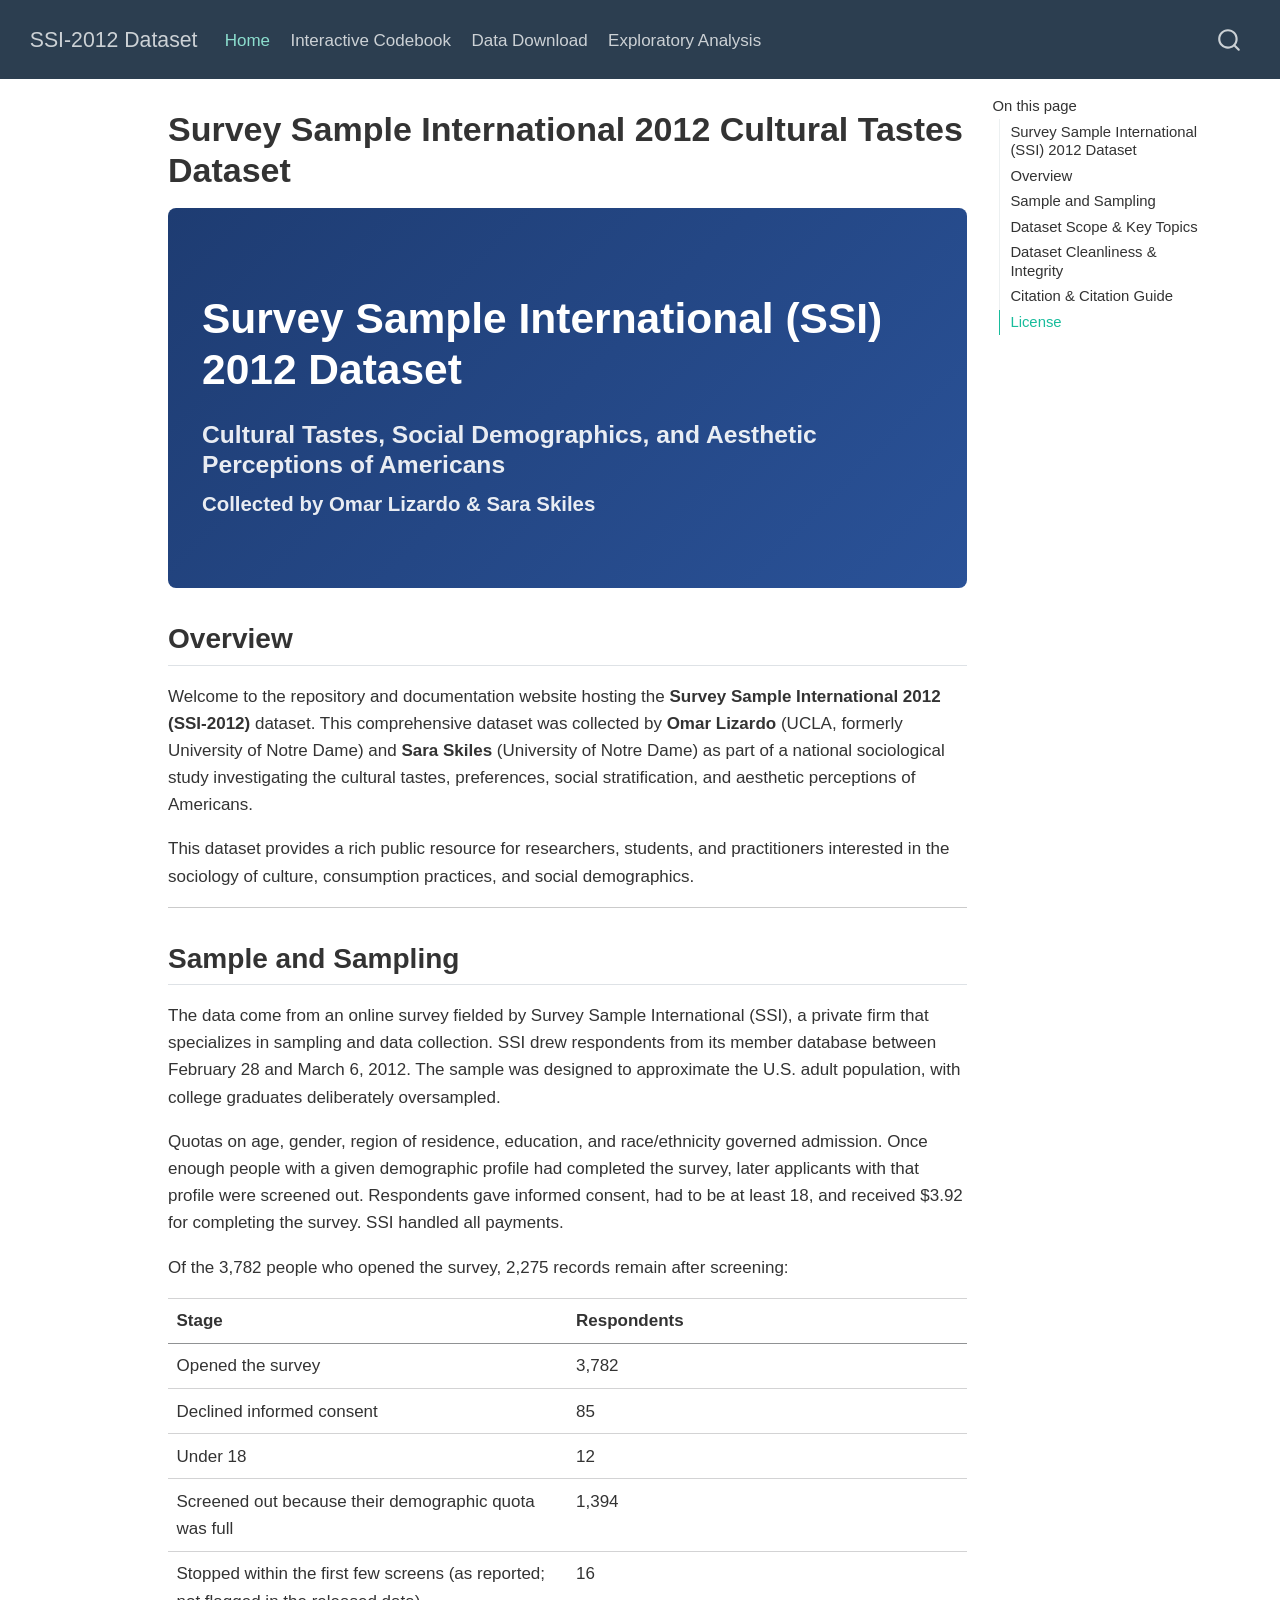
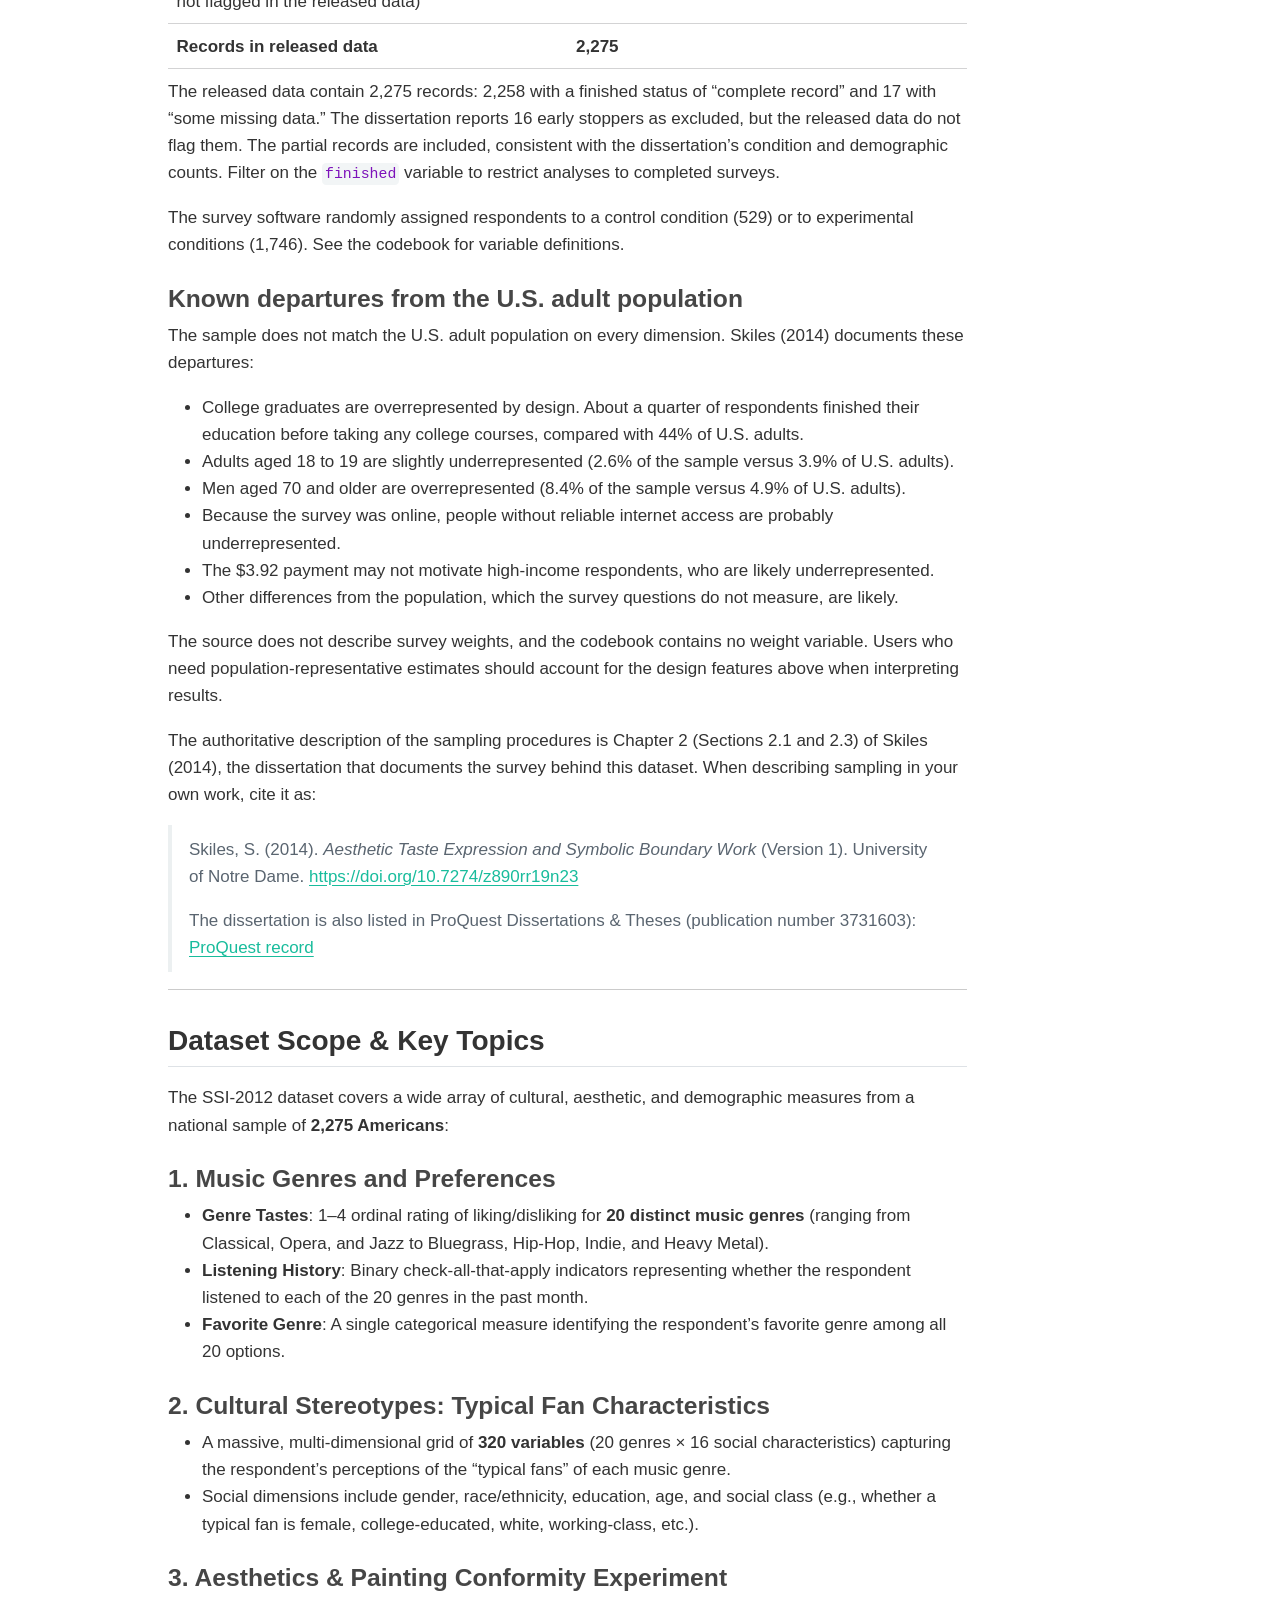
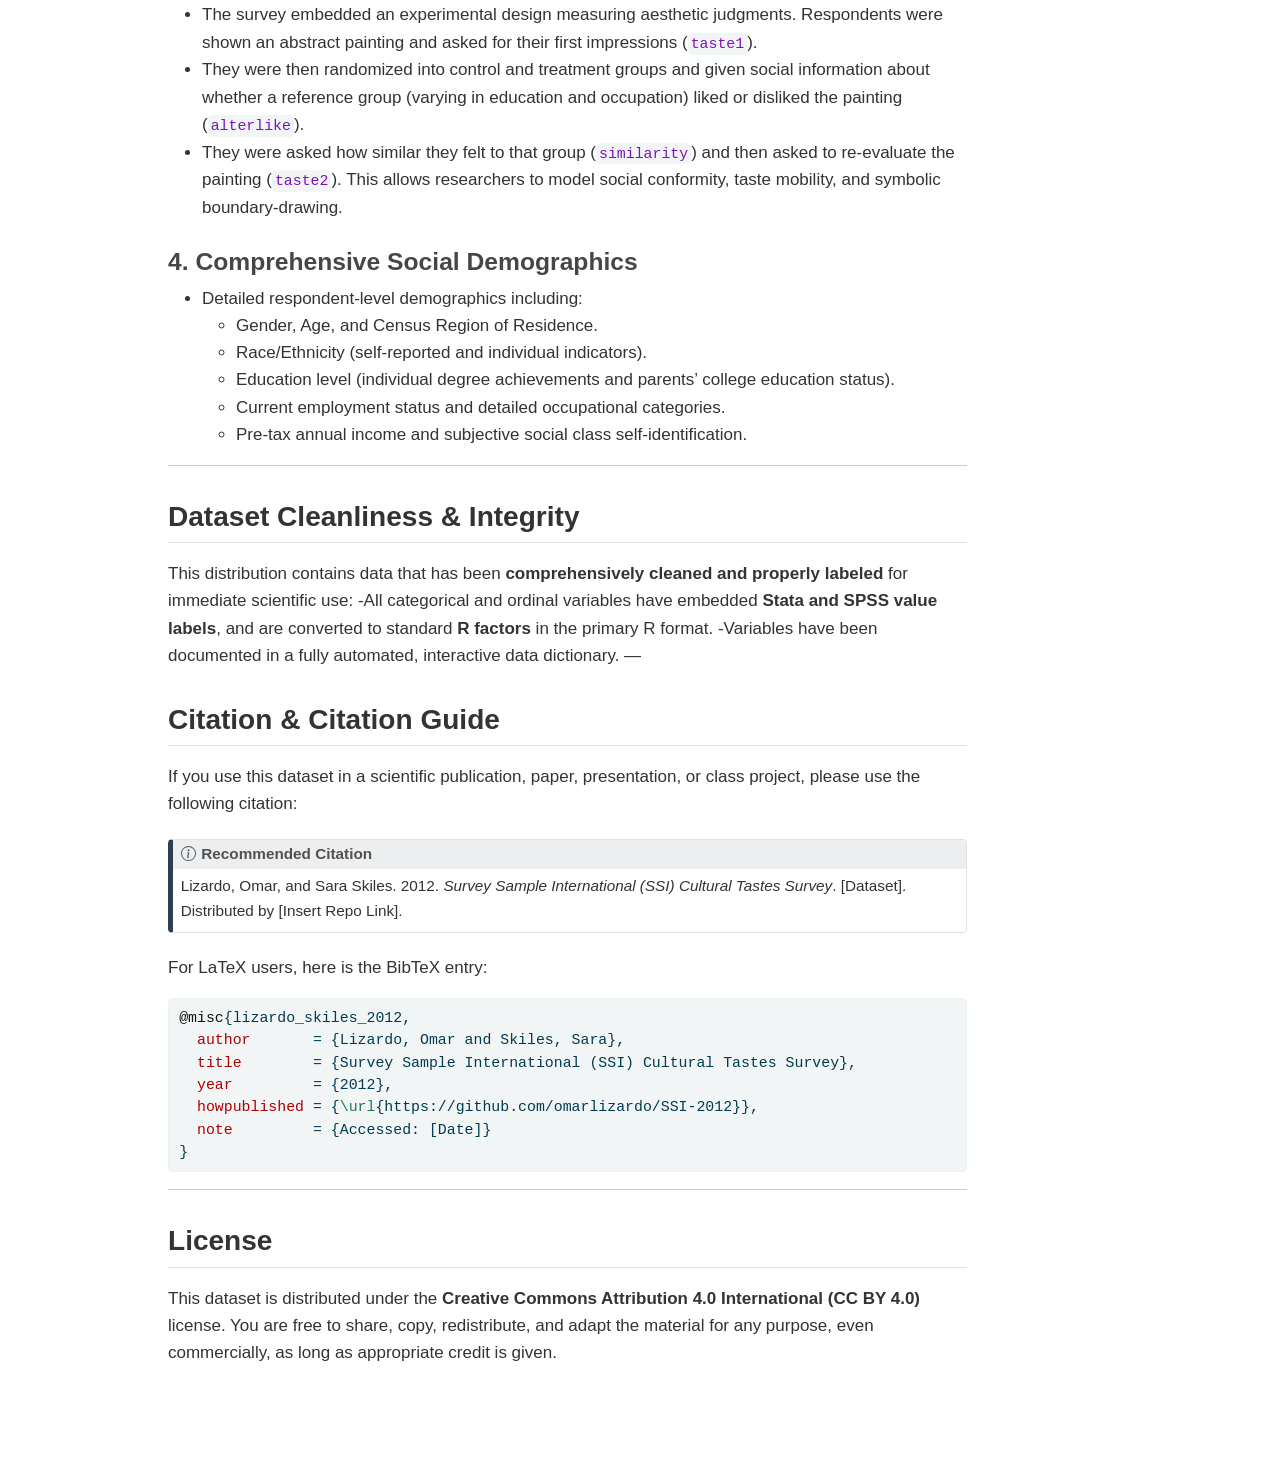
==== commit 8051eb19: "Reconcile record count at 2,275 and add sampling documentation - Drop unidentified trailing raw row " ====
--- a/docs/index.html
+++ b/docs/index.html
@@ -2,7 +2,7 @@
 <html xmlns="http://www.w3.org/1999/xhtml" lang="en" xml:lang="en"><head>
 
 <meta charset="utf-8">
-<meta name="generator" content="quarto-1.9.38">
+<meta name="generator" content="quarto-1.10.18">
 
 <meta name="viewport" content="width=device-width, initial-scale=1.0, user-scalable=yes">
 
@@ -12,10 +12,13 @@
 /* Default styles provided by pandoc.
 ** See https://pandoc.org/MANUAL.html#variables-for-html for config info.
 */
-code{white-space: pre-wrap;}
 span.smallcaps{font-variant: small-caps;}
-div.columns{display: flex; gap: min(4vw, 1.5em);}
-div.column{flex: auto; overflow-x: auto;}
+div.columns{display: flex; gap: 1.5em;}
+div.column{flex: auto;}
+@media screen {
+div.columns{gap: min(4vw, 1.5em);}
+div.column{overflow-x: auto;}
+}
 div.hanging-indent{margin-left: 1.5em; text-indent: -1.5em;}
 ul.task-list{list-style: none;}
 ul.task-list li input[type="checkbox"] {
@@ -74,10 +77,10 @@
 <script src="site_libs/quarto-html/tippy.umd.min.js"></script>
 <script src="site_libs/quarto-html/anchor.min.js"></script>
 <link href="site_libs/quarto-html/tippy.css" rel="stylesheet">
-<link href="site_libs/quarto-html/quarto-syntax-highlighting-15634bcf2e68342d4ad2dfa704d543f6.css" rel="stylesheet" id="quarto-text-highlighting-styles">
+<link href="site_libs/quarto-html/quarto-syntax-highlighting-64a204ab8560d761af7679ceaba22944.css" rel="stylesheet" id="quarto-text-highlighting-styles">
 <script src="site_libs/bootstrap/bootstrap.min.js"></script>
 <link href="site_libs/bootstrap/bootstrap-icons.css" rel="stylesheet">
-<link href="site_libs/bootstrap/bootstrap-f9da83f35c8a9777c3928170ebd7038e.min.css" rel="stylesheet" append-hash="true" id="quarto-bootstrap" data-mode="light">
+<link href="site_libs/bootstrap/bootstrap-27b9f889d6e109d015426ac4f274b7e7.min.css" rel="stylesheet" append-hash="true" id="quarto-bootstrap" data-mode="light">
 <script id="quarto-search-options" type="application/json">{
   "location": "navbar",
   "copy-button": false,
@@ -164,6 +167,10 @@
   <li><a href="#cultural-tastes-social-demographics-and-aesthetic-perceptions-of-americans" id="toc-cultural-tastes-social-demographics-and-aesthetic-perceptions-of-americans" class="nav-link" data-scroll-target="#cultural-tastes-social-demographics-and-aesthetic-perceptions-of-americans">Cultural Tastes, Social Demographics, and Aesthetic Perceptions of Americans</a></li>
   </ul></li>
   <li><a href="#overview" id="toc-overview" class="nav-link" data-scroll-target="#overview">Overview</a></li>
+  <li><a href="#sample-and-sampling" id="toc-sample-and-sampling" class="nav-link" data-scroll-target="#sample-and-sampling">Sample and Sampling</a>
+  <ul class="collapse">
+  <li><a href="#known-departures-from-the-u.s.-adult-population" id="toc-known-departures-from-the-u.s.-adult-population" class="nav-link" data-scroll-target="#known-departures-from-the-u.s.-adult-population">Known departures from the U.S. adult population</a></li>
+  </ul></li>
   <li><a href="#dataset-scope-key-topics" id="toc-dataset-scope-key-topics" class="nav-link" data-scroll-target="#dataset-scope-key-topics">Dataset Scope &amp; Key Topics</a>
   <ul class="collapse">
   <li><a href="#music-genres-and-preferences" id="toc-music-genres-and-preferences" class="nav-link" data-scroll-target="#music-genres-and-preferences">1. Music Genres and Preferences</a></li>
@@ -208,13 +215,78 @@
 </section>
 <section id="overview" class="level2">
 <h2 class="anchored" data-anchor-id="overview">Overview</h2>
-<p>Welcome to the repository and documentation website hosting the <strong>Survey Sample International 2012 (SSI-2012)</strong> dataset. This comprehensive dataset was collected by <strong>Omar Lizardo</strong> (UCLA, formerly University of Notre Dame) and <strong>Sara Skiles</strong> (formerly University of Notre Dame) as part of a national sociological study investigating the cultural tastes, preferences, social stratification, and aesthetic perceptions of Americans.</p>
+<p>Welcome to the repository and documentation website hosting the <strong>Survey Sample International 2012 (SSI-2012)</strong> dataset. This comprehensive dataset was collected by <strong>Omar Lizardo</strong> (UCLA, formerly University of Notre Dame) and <strong>Sara Skiles</strong> (University of Notre Dame) as part of a national sociological study investigating the cultural tastes, preferences, social stratification, and aesthetic perceptions of Americans.</p>
 <p>This dataset provides a rich public resource for researchers, students, and practitioners interested in the sociology of culture, consumption practices, and social demographics.</p>
 <hr>
 </section>
+<section id="sample-and-sampling" class="level2">
+<h2 class="anchored" data-anchor-id="sample-and-sampling">Sample and Sampling</h2>
+<p>The data come from an online survey fielded by Survey Sample International (SSI), a private firm that specializes in sampling and data collection. SSI drew respondents from its member database between February 28 and March 6, 2012. The sample was designed to approximate the U.S. adult population, with college graduates deliberately oversampled.</p>
+<p>Quotas on age, gender, region of residence, education, and race/ethnicity governed admission. Once enough people with a given demographic profile had completed the survey, later applicants with that profile were screened out. Respondents gave informed consent, had to be at least 18, and received $3.92 for completing the survey. SSI handled all payments.</p>
+<p>Of the 3,782 people who opened the survey, 2,275 records remain after screening:</p>
+<table class="caption-top table">
+<colgroup>
+<col style="width: 50%">
+<col style="width: 50%">
+</colgroup>
+<thead>
+<tr class="header">
+<th>Stage</th>
+<th>Respondents</th>
+</tr>
+</thead>
+<tbody>
+<tr class="odd">
+<td>Opened the survey</td>
+<td>3,782</td>
+</tr>
+<tr class="even">
+<td>Declined informed consent</td>
+<td>85</td>
+</tr>
+<tr class="odd">
+<td>Under 18</td>
+<td>12</td>
+</tr>
+<tr class="even">
+<td>Screened out because their demographic quota was full</td>
+<td>1,394</td>
+</tr>
+<tr class="odd">
+<td>Stopped within the first few screens (as reported; not flagged in the released data)</td>
+<td>16</td>
+</tr>
+<tr class="even">
+<td><strong>Records in released data</strong></td>
+<td><strong>2,275</strong></td>
+</tr>
+</tbody>
+</table>
+<p>The released data contain 2,275 records: 2,258 with a finished status of “complete record” and 17 with “some missing data.” The dissertation reports 16 early stoppers as excluded, but the released data do not flag them. The partial records are included, consistent with the dissertation’s condition and demographic counts. Filter on the <code>finished</code> variable to restrict analyses to completed surveys.</p>
+<p>The survey software randomly assigned respondents to a control condition (529) or to experimental conditions (1,746). See the codebook for variable definitions.</p>
+<section id="known-departures-from-the-u.s.-adult-population" class="level3">
+<h3 class="anchored" data-anchor-id="known-departures-from-the-u.s.-adult-population">Known departures from the U.S. adult population</h3>
+<p>The sample does not match the U.S. adult population on every dimension. Skiles (2014) documents these departures:</p>
+<ul>
+<li>College graduates are overrepresented by design. About a quarter of respondents finished their education before taking any college courses, compared with 44% of U.S. adults.</li>
+<li>Adults aged 18 to 19 are slightly underrepresented (2.6% of the sample versus 3.9% of U.S. adults).</li>
+<li>Men aged 70 and older are overrepresented (8.4% of the sample versus 4.9% of U.S. adults).</li>
+<li>Because the survey was online, people without reliable internet access are probably underrepresented.</li>
+<li>The $3.92 payment may not motivate high-income respondents, who are likely underrepresented.</li>
+<li>Other differences from the population, which the survey questions do not measure, are likely.</li>
+</ul>
+<p>The source does not describe survey weights, and the codebook contains no weight variable. Users who need population-representative estimates should account for the design features above when interpreting results.</p>
+<p>The authoritative description of the sampling procedures is Chapter 2 (Sections 2.1 and 2.3) of Skiles (2014), the dissertation that documents the survey behind this dataset. When describing sampling in your own work, cite it as:</p>
+<blockquote class="blockquote">
+<p>Skiles, S. (2014). <em>Aesthetic Taste Expression and Symbolic Boundary Work</em> (Version 1). University of Notre Dame. <a href="https://doi.org/10.7274/z890rr19n23">https://doi.org/10.7274/z890rr19n23</a></p>
+<p>The dissertation is also listed in ProQuest Dissertations &amp; Theses (publication number 3731603): <a href="https://www.proquest.com/docview/1734428721">ProQuest record</a></p>
+</blockquote>
+<hr>
+</section>
+</section>
 <section id="dataset-scope-key-topics" class="level2">
 <h2 class="anchored" data-anchor-id="dataset-scope-key-topics">Dataset Scope &amp; Key Topics</h2>
-<p>The SSI-2012 dataset covers a wide array of cultural, aesthetic, and demographic measures from a national sample of <strong>2,276 Americans</strong>:</p>
+<p>The SSI-2012 dataset covers a wide array of cultural, aesthetic, and demographic measures from a national sample of <strong>2,275 Americans</strong>:</p>
 <section id="music-genres-and-preferences" class="level3">
 <h3 class="anchored" data-anchor-id="music-genres-and-preferences">1. Music Genres and Preferences</h3>
 <ul>
@@ -255,8 +327,7 @@
 </section>
 <section id="dataset-cleanliness-integrity" class="level2">
 <h2 class="anchored" data-anchor-id="dataset-cleanliness-integrity">Dataset Cleanliness &amp; Integrity</h2>
-<p>This distribution contains data that has been <strong>comprehensively cleaned and properly labeled</strong> for immediate scientific use: * All complex regression factor scores, centered columns, centered interactions, and mathematical indices constructed specifically for publication drafts have been removed to preserve a clean, raw-variable schema. * All categorical and ordinal variables have embedded <strong>Stata and SPSS value labels</strong>, and are converted to standard <strong>R factors</strong> in the primary R format. * Variables have been documented in a fully automated, interactive data dictionary.</p>
-<hr>
+<p>This distribution contains data that has been <strong>comprehensively cleaned and properly labeled</strong> for immediate scientific use: -All categorical and ordinal variables have embedded <strong>Stata and SPSS value labels</strong>, and are converted to standard <strong>R factors</strong> in the primary R format. -Variables have been documented in a fully automated, interactive data dictionary. —</p>
 </section>
 <section id="citation-citation-guide" class="level2">
 <h2 class="anchored" data-anchor-id="citation-citation-guide">Citation &amp; Citation Guide</h2>
--- a/docs/site_libs/quarto-html/quarto-syntax-highlighting-64a204ab8560d761af7679ceaba22944.css
+++ b/docs/site_libs/quarto-html/quarto-syntax-highlighting-64a204ab8560d761af7679ceaba22944.css
@@ -0,0 +1,236 @@
+/* quarto syntax highlight colors */
+:root {
+  --quarto-hl-ot-color: #003B4F;
+  --quarto-hl-at-color: #657422;
+  --quarto-hl-ss-color: #20794D;
+  --quarto-hl-an-color: #5E5E5E;
+  --quarto-hl-fu-color: #4758AB;
+  --quarto-hl-st-color: #20794D;
+  --quarto-hl-cf-color: #003B4F;
+  --quarto-hl-op-color: #5E5E5E;
+  --quarto-hl-er-color: #AD0000;
+  --quarto-hl-bn-color: #AD0000;
+  --quarto-hl-al-color: #AD0000;
+  --quarto-hl-va-color: #111111;
+  --quarto-hl-bu-color: inherit;
+  --quarto-hl-ex-color: inherit;
+  --quarto-hl-pp-color: #AD0000;
+  --quarto-hl-in-color: #5E5E5E;
+  --quarto-hl-vs-color: #20794D;
+  --quarto-hl-wa-color: #5E5E5E;
+  --quarto-hl-do-color: #5E5E5E;
+  --quarto-hl-im-color: #00769E;
+  --quarto-hl-ch-color: #20794D;
+  --quarto-hl-dt-color: #AD0000;
+  --quarto-hl-fl-color: #AD0000;
+  --quarto-hl-co-color: #5E5E5E;
+  --quarto-hl-cv-color: #5E5E5E;
+  --quarto-hl-cn-color: #8f5902;
+  --quarto-hl-sc-color: #5E5E5E;
+  --quarto-hl-dv-color: #AD0000;
+  --quarto-hl-kw-color: #003B4F;
+}
+
+/* other quarto variables */
+:root {
+  --quarto-font-monospace: SFMono-Regular, Menlo, Monaco, Consolas, "Liberation Mono", "Courier New", monospace;
+}
+
+/* syntax highlight based on Pandoc's rules */
+pre > code.sourceCode > span {
+  color: #003B4F;
+}
+
+code.sourceCode > span {
+  color: #003B4F;
+}
+
+div.sourceCode,
+div.sourceCode pre.sourceCode {
+  color: #003B4F;
+}
+
+/* Normal */
+code span {
+  color: #003B4F;
+}
+
+/* Alert */
+code span.al {
+  color: #AD0000;
+  font-style: inherit;
+}
+
+/* Annotation */
+code span.an {
+  color: #5E5E5E;
+  font-style: inherit;
+}
+
+/* Attribute */
+code span.at {
+  color: #657422;
+  font-style: inherit;
+}
+
+/* BaseN */
+code span.bn {
+  color: #AD0000;
+  font-style: inherit;
+}
+
+/* BuiltIn */
+code span.bu {
+  font-style: inherit;
+}
+
+/* ControlFlow */
+code span.cf {
+  color: #003B4F;
+  font-weight: bold;
+  font-style: inherit;
+}
+
+/* Char */
+code span.ch {
+  color: #20794D;
+  font-style: inherit;
+}
+
+/* Constant */
+code span.cn {
+  color: #8f5902;
+  font-style: inherit;
+}
+
+/* Comment */
+code span.co {
+  color: #5E5E5E;
+  font-style: inherit;
+}
+
+/* CommentVar */
+code span.cv {
+  color: #5E5E5E;
+  font-style: italic;
+}
+
+/* Documentation */
+code span.do {
+  color: #5E5E5E;
+  font-style: italic;
+}
+
+/* DataType */
+code span.dt {
+  color: #AD0000;
+  font-style: inherit;
+}
+
+/* DecVal */
+code span.dv {
+  color: #AD0000;
+  font-style: inherit;
+}
+
+/* Error */
+code span.er {
+  color: #AD0000;
+  font-style: inherit;
+}
+
+/* Extension */
+code span.ex {
+  font-style: inherit;
+}
+
+/* Float */
+code span.fl {
+  color: #AD0000;
+  font-style: inherit;
+}
+
+/* Function */
+code span.fu {
+  color: #4758AB;
+  font-style: inherit;
+}
+
+/* Import */
+code span.im {
+  color: #00769E;
+  font-style: inherit;
+}
+
+/* Information */
+code span.in {
+  color: #5E5E5E;
+  font-style: inherit;
+}
+
+/* Keyword */
+code span.kw {
+  color: #003B4F;
+  font-weight: bold;
+  font-style: inherit;
+}
+
+/* Operator */
+code span.op {
+  color: #5E5E5E;
+  font-style: inherit;
+}
+
+/* Other */
+code span.ot {
+  color: #003B4F;
+  font-style: inherit;
+}
+
+/* Preprocessor */
+code span.pp {
+  color: #AD0000;
+  font-style: inherit;
+}
+
+/* SpecialChar */
+code span.sc {
+  color: #5E5E5E;
+  font-style: inherit;
+}
+
+/* SpecialString */
+code span.ss {
+  color: #20794D;
+  font-style: inherit;
+}
+
+/* String */
+code span.st {
+  color: #20794D;
+  font-style: inherit;
+}
+
+/* Variable */
+code span.va {
+  color: #111111;
+  font-style: inherit;
+}
+
+/* VerbatimString */
+code span.vs {
+  color: #20794D;
+  font-style: inherit;
+}
+
+/* Warning */
+code span.wa {
+  color: #5E5E5E;
+  font-style: italic;
+}
+
+.prevent-inlining {
+  content: "</";
+}
+
+/*# sourceMappingURL=9d8d5bb603a83b8298b89080a598c93b.css.map */
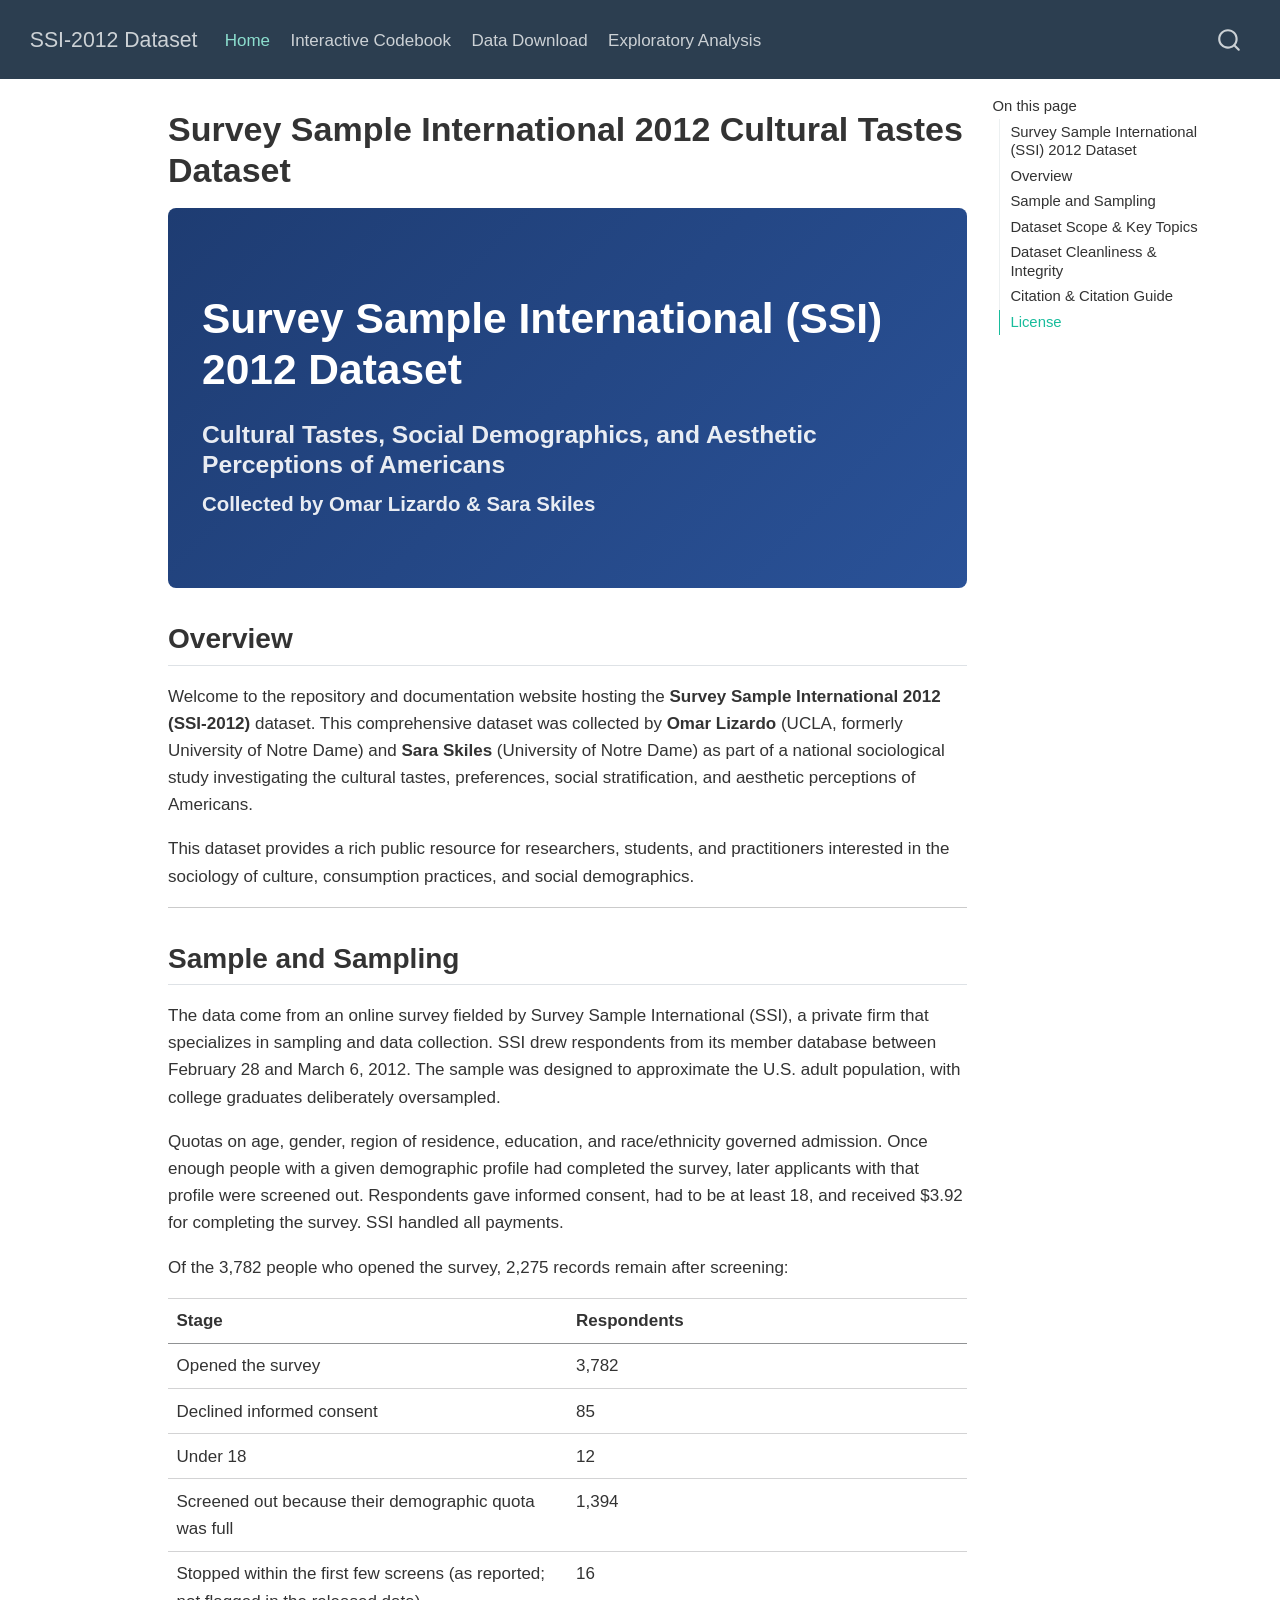
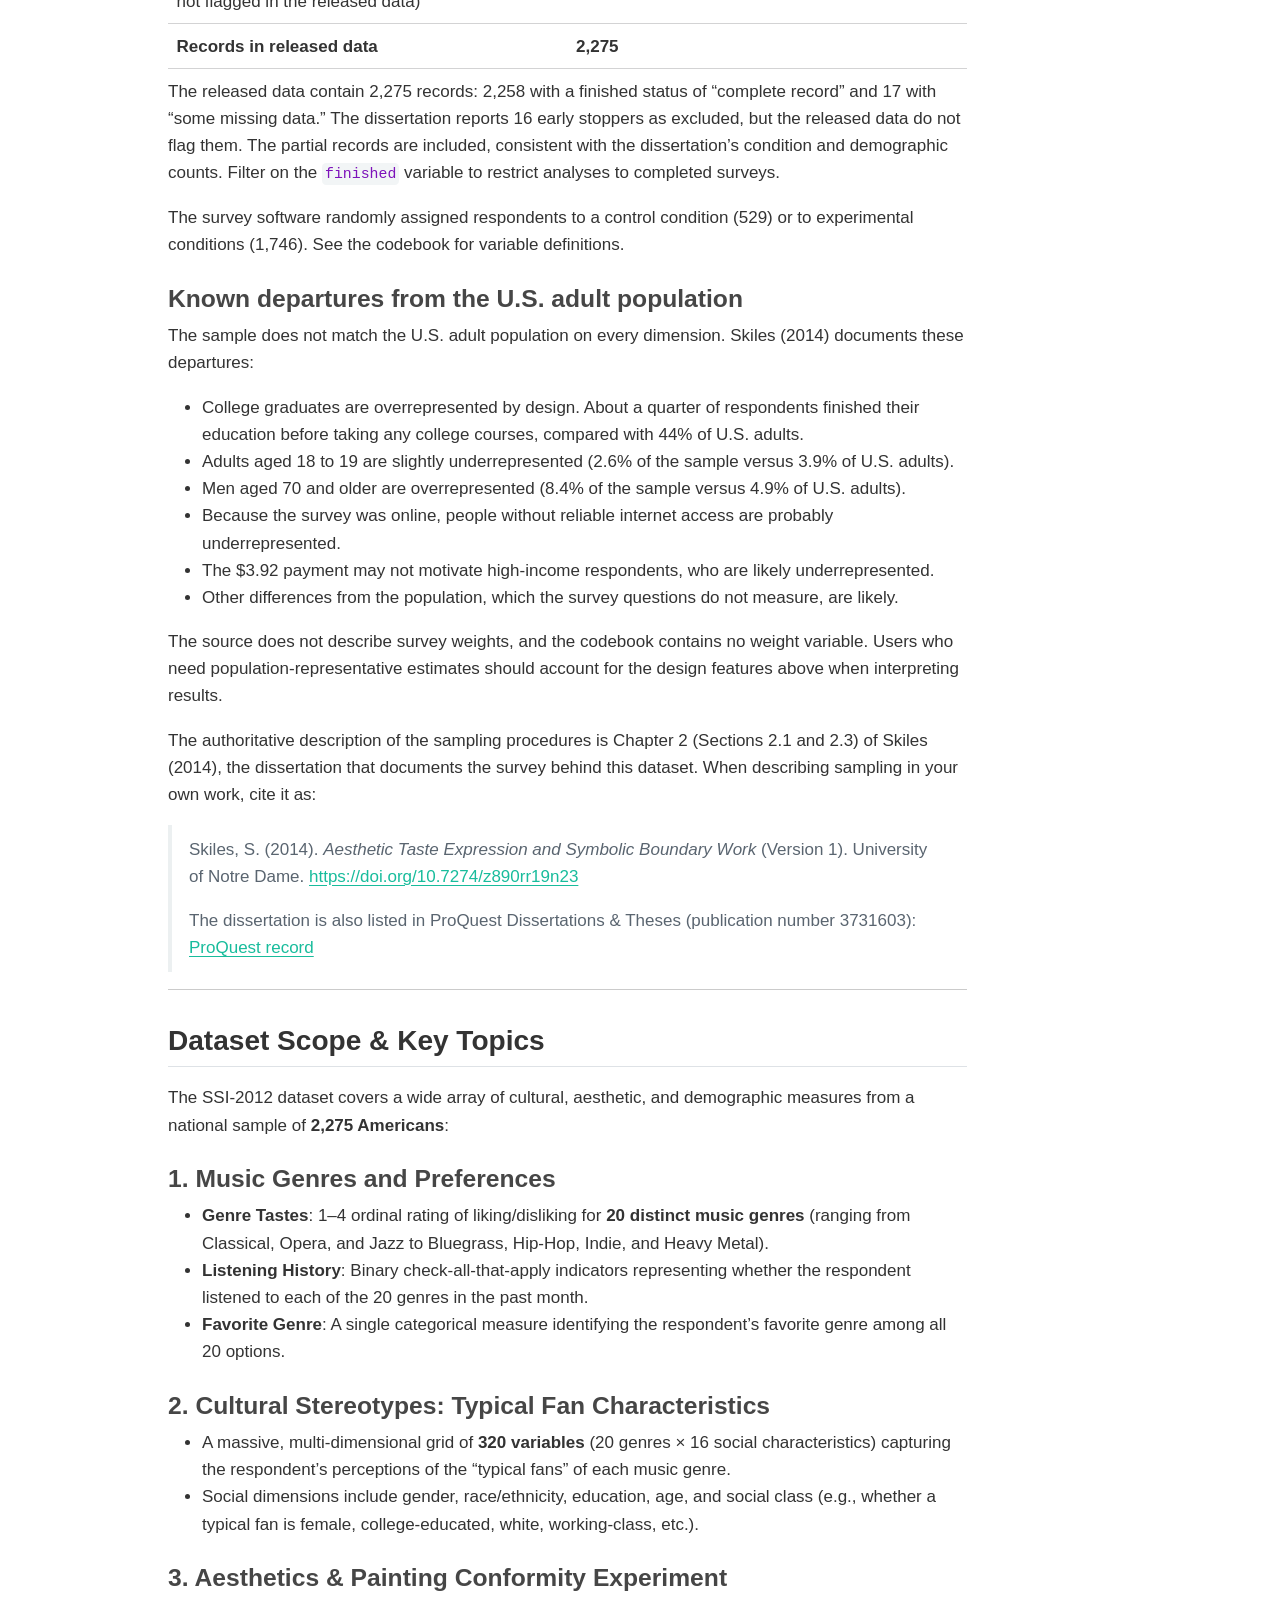
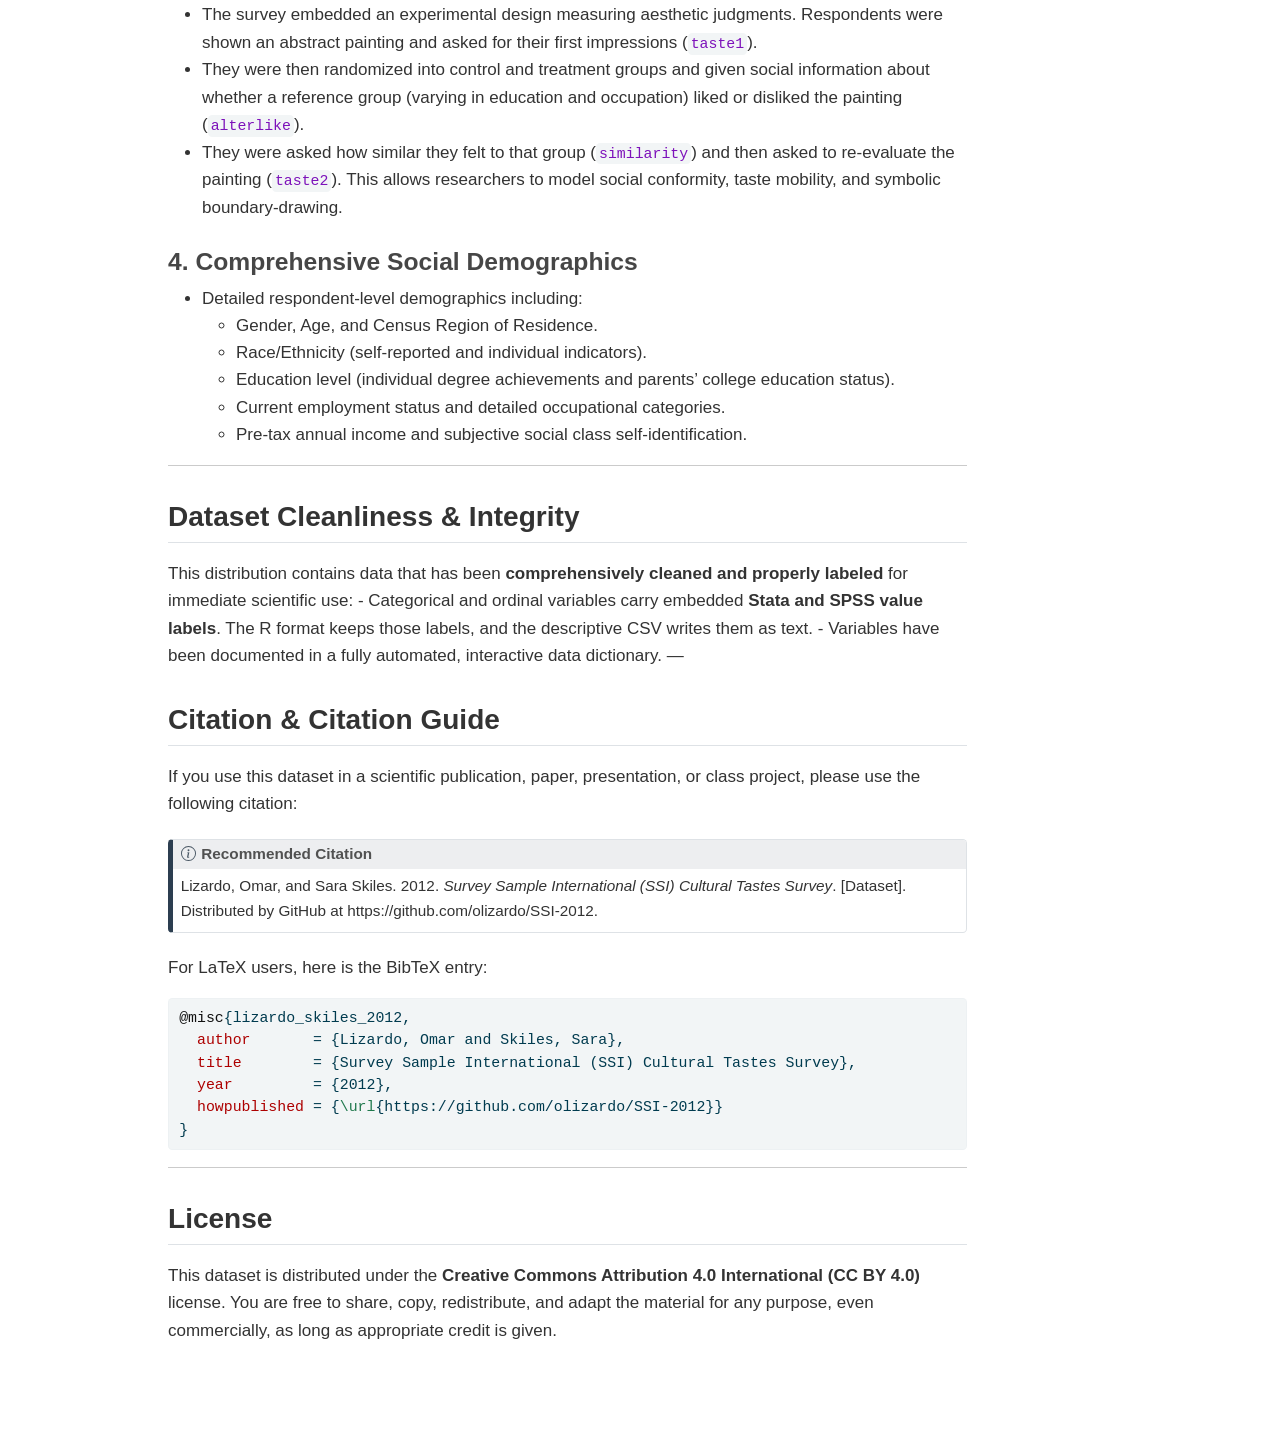
==== commit d4e14600: "Fix download links, explore-page scale labels, and citation/README issues - Point download links at " ====
--- a/docs/index.html
+++ b/docs/index.html
@@ -327,7 +327,7 @@
 </section>
 <section id="dataset-cleanliness-integrity" class="level2">
 <h2 class="anchored" data-anchor-id="dataset-cleanliness-integrity">Dataset Cleanliness &amp; Integrity</h2>
-<p>This distribution contains data that has been <strong>comprehensively cleaned and properly labeled</strong> for immediate scientific use: -All categorical and ordinal variables have embedded <strong>Stata and SPSS value labels</strong>, and are converted to standard <strong>R factors</strong> in the primary R format. -Variables have been documented in a fully automated, interactive data dictionary. —</p>
+<p>This distribution contains data that has been <strong>comprehensively cleaned and properly labeled</strong> for immediate scientific use: - Categorical and ordinal variables carry embedded <strong>Stata and SPSS value labels</strong>. The R format keeps those labels, and the descriptive CSV writes them as text. - Variables have been documented in a fully automated, interactive data dictionary. —</p>
 </section>
 <section id="citation-citation-guide" class="level2">
 <h2 class="anchored" data-anchor-id="citation-citation-guide">Citation &amp; Citation Guide</h2>
@@ -342,7 +342,7 @@
 </div>
 </div>
 <div class="callout-body-container callout-body">
-<p>Lizardo, Omar, and Sara Skiles. 2012. <em>Survey Sample International (SSI) Cultural Tastes Survey</em>. [Dataset]. Distributed by [Insert Repo Link].</p>
+<p>Lizardo, Omar, and Sara Skiles. 2012. <em>Survey Sample International (SSI) Cultural Tastes Survey</em>. [Dataset]. Distributed by GitHub at https://github.com/olizardo/SSI-2012.</p>
 </div>
 </div>
 <p>For LaTeX users, here is the BibTeX entry:</p>
@@ -350,9 +350,8 @@
 <span id="cb1-2"><a href="#cb1-2" aria-hidden="true" tabindex="-1"></a>  <span class="dt">author</span>       = {Lizardo, Omar and Skiles, Sara},</span>
 <span id="cb1-3"><a href="#cb1-3" aria-hidden="true" tabindex="-1"></a>  <span class="dt">title</span>        = {Survey Sample International (SSI) Cultural Tastes Survey},</span>
 <span id="cb1-4"><a href="#cb1-4" aria-hidden="true" tabindex="-1"></a>  <span class="dt">year</span>         = {2012},</span>
-<span id="cb1-5"><a href="#cb1-5" aria-hidden="true" tabindex="-1"></a>  <span class="dt">howpublished</span> = {<span class="ch">\url</span>{https://github.com/omarlizardo/SSI-2012}},</span>
-<span id="cb1-6"><a href="#cb1-6" aria-hidden="true" tabindex="-1"></a>  <span class="dt">note</span>         = {Accessed: [Date]}</span>
-<span id="cb1-7"><a href="#cb1-7" aria-hidden="true" tabindex="-1"></a>}</span></code></pre></div><button title="Copy to Clipboard" class="code-copy-button"><i class="bi"></i></button></div>
+<span id="cb1-5"><a href="#cb1-5" aria-hidden="true" tabindex="-1"></a>  <span class="dt">howpublished</span> = {<span class="ch">\url</span>{https://github.com/olizardo/SSI-2012}}</span>
+<span id="cb1-6"><a href="#cb1-6" aria-hidden="true" tabindex="-1"></a>}</span></code></pre></div><button title="Copy to Clipboard" class="code-copy-button"><i class="bi"></i></button></div>
 <hr>
 </section>
 <section id="license" class="level2">
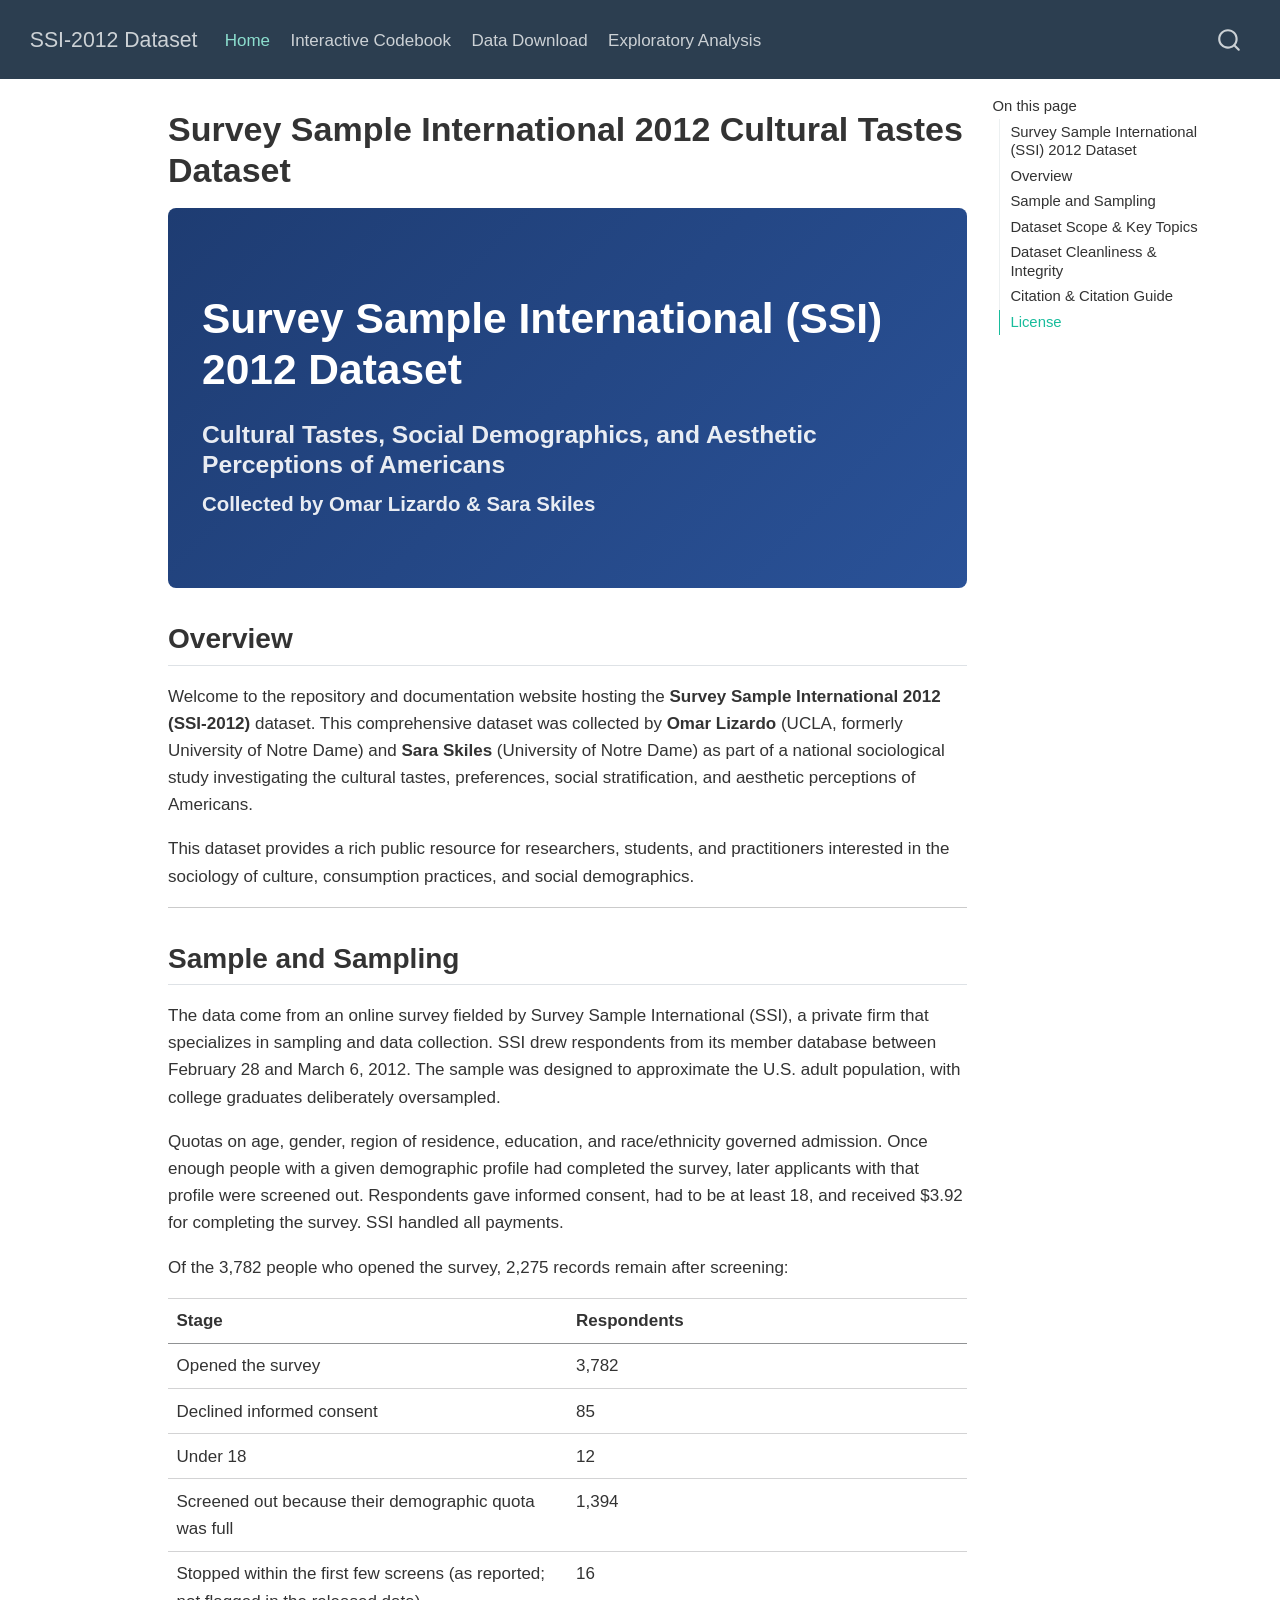
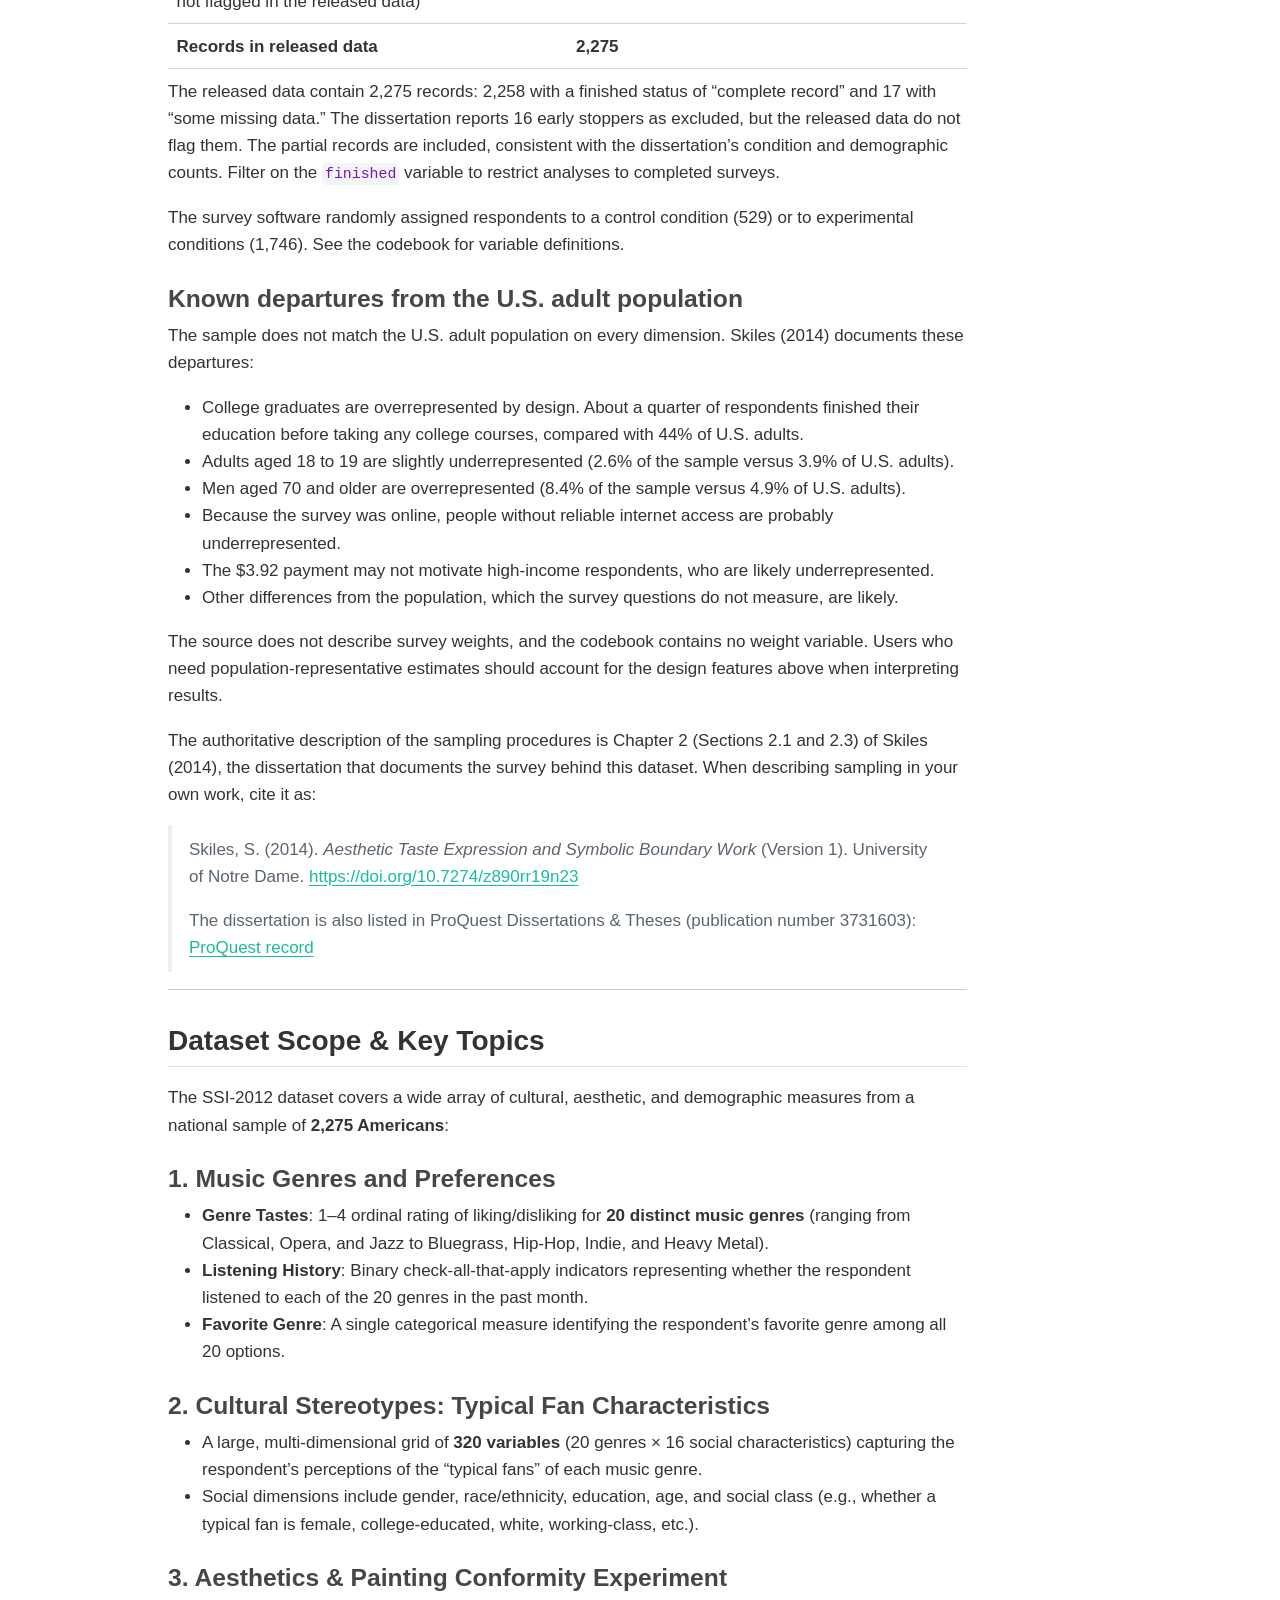
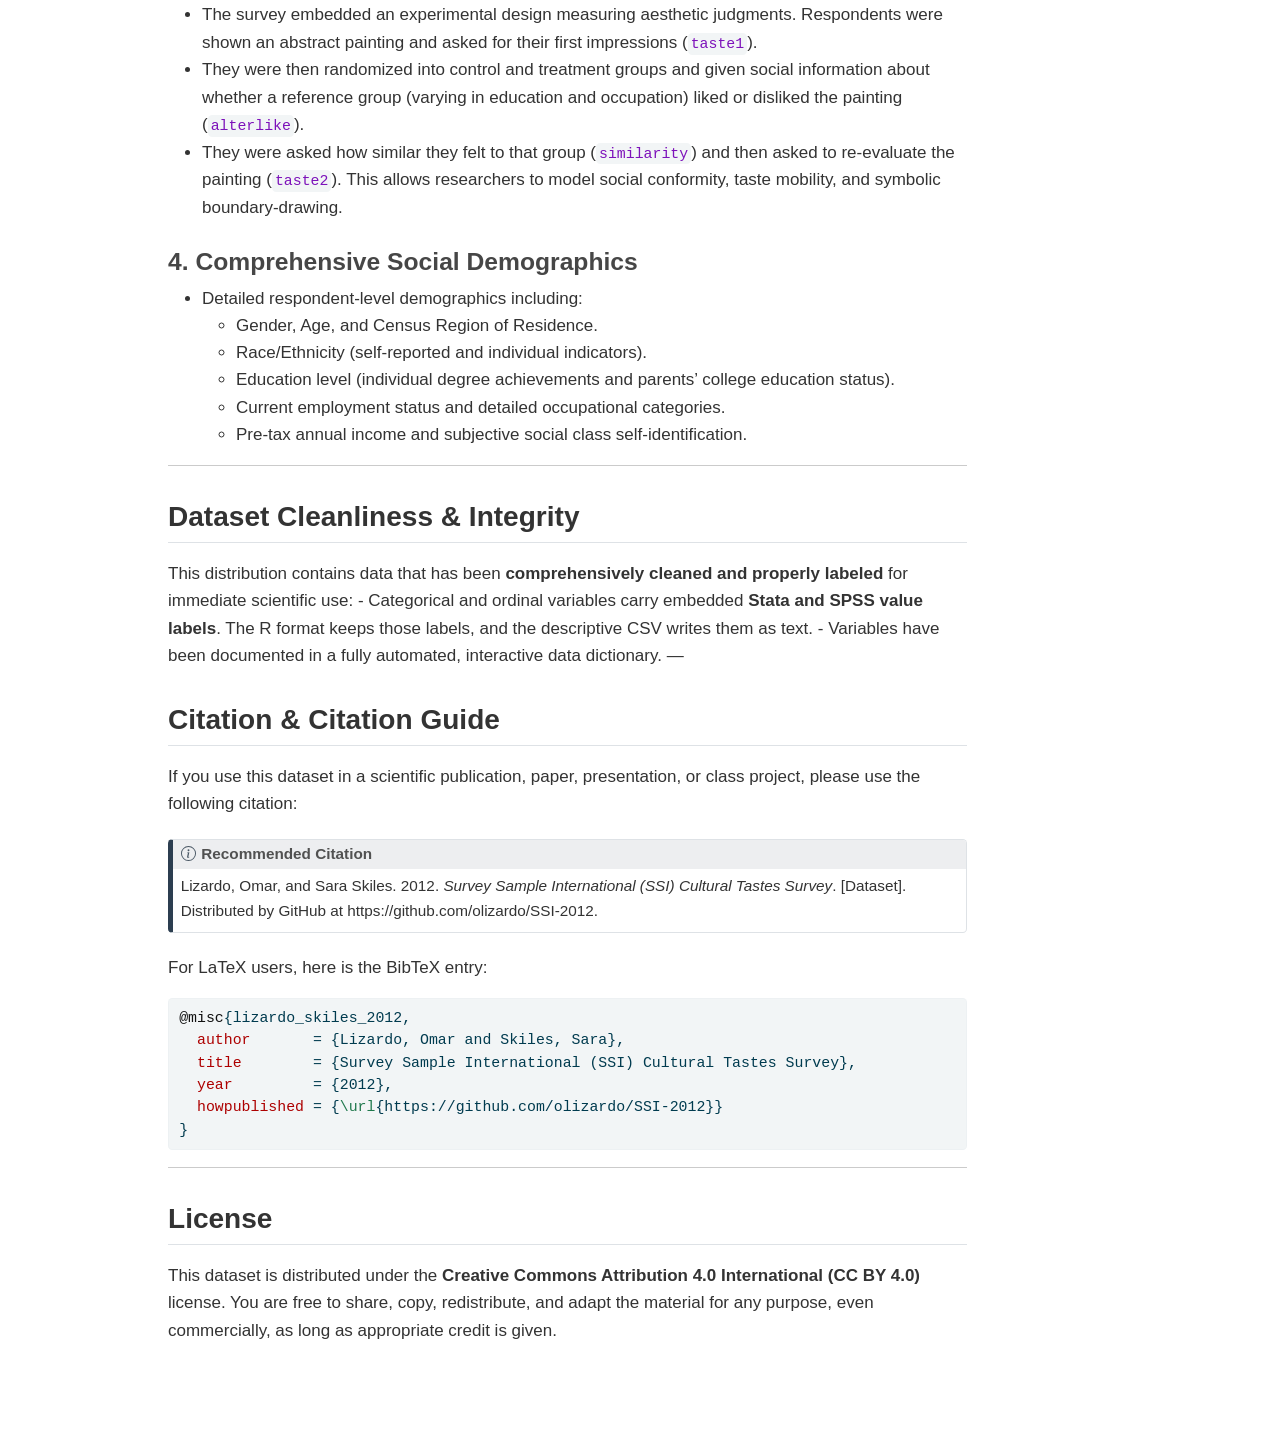
==== commit 5c06fe67: "what" ====
--- a/docs/index.html
+++ b/docs/index.html
@@ -298,7 +298,7 @@
 <section id="cultural-stereotypes-typical-fan-characteristics" class="level3">
 <h3 class="anchored" data-anchor-id="cultural-stereotypes-typical-fan-characteristics">2. Cultural Stereotypes: Typical Fan Characteristics</h3>
 <ul>
-<li>A massive, multi-dimensional grid of <strong>320 variables</strong> (20 genres × 16 social characteristics) capturing the respondent’s perceptions of the “typical fans” of each music genre.</li>
+<li>A large, multi-dimensional grid of <strong>320 variables</strong> (20 genres × 16 social characteristics) capturing the respondent’s perceptions of the “typical fans” of each music genre.</li>
 <li>Social dimensions include gender, race/ethnicity, education, age, and social class (e.g., whether a typical fan is female, college-educated, white, working-class, etc.).</li>
 </ul>
 </section>
@@ -435,7 +435,7 @@
     }
       var localhostRegex = new RegExp(/^(?:http|https):\/\/localhost\:?[0-9]*\//);
       var mailtoRegex = new RegExp(/^mailto:/);
-        var filterRegex = new RegExp('/' + window.location.host + '/');
+        var filterRegex = new RegExp("https:\/\/olizardo\.github\.io\/SSI-2012");
       var isInternal = (href) => {
           return filterRegex.test(href) || localhostRegex.test(href) || mailtoRegex.test(href);
       }
